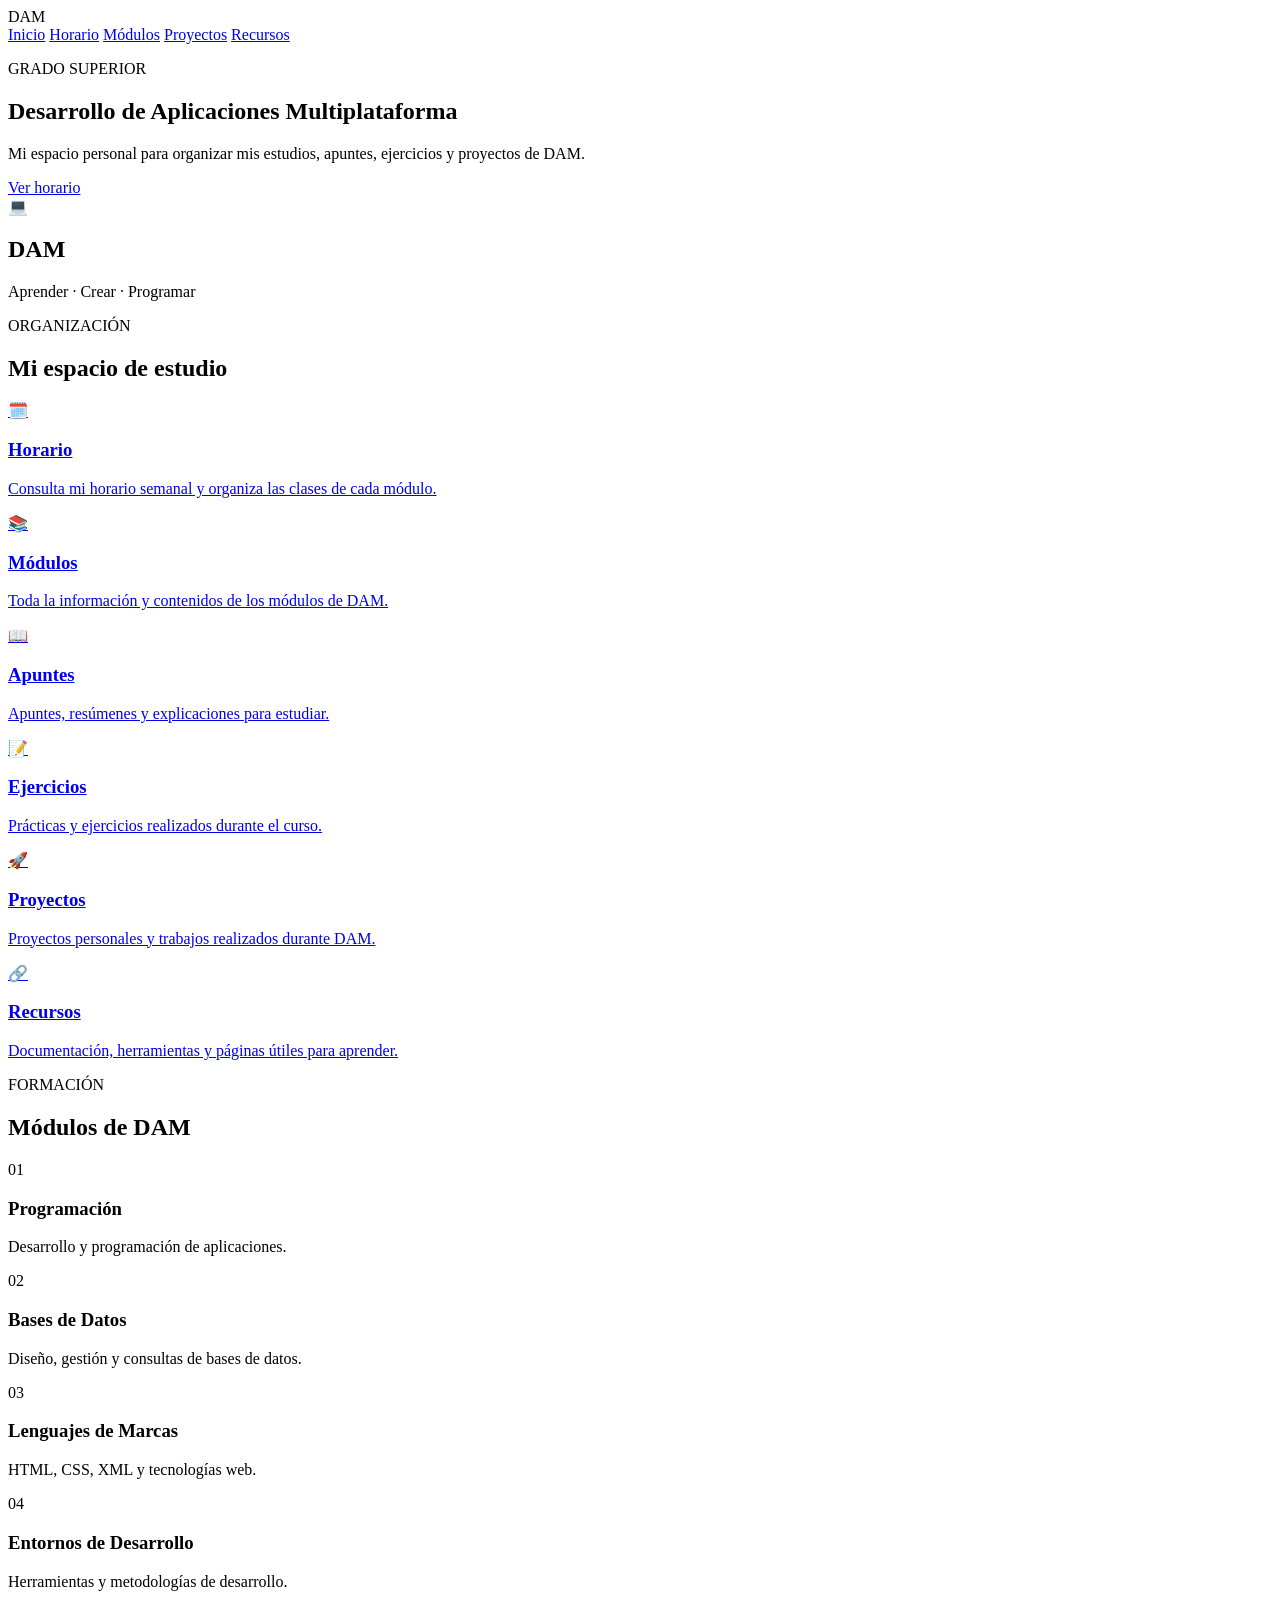
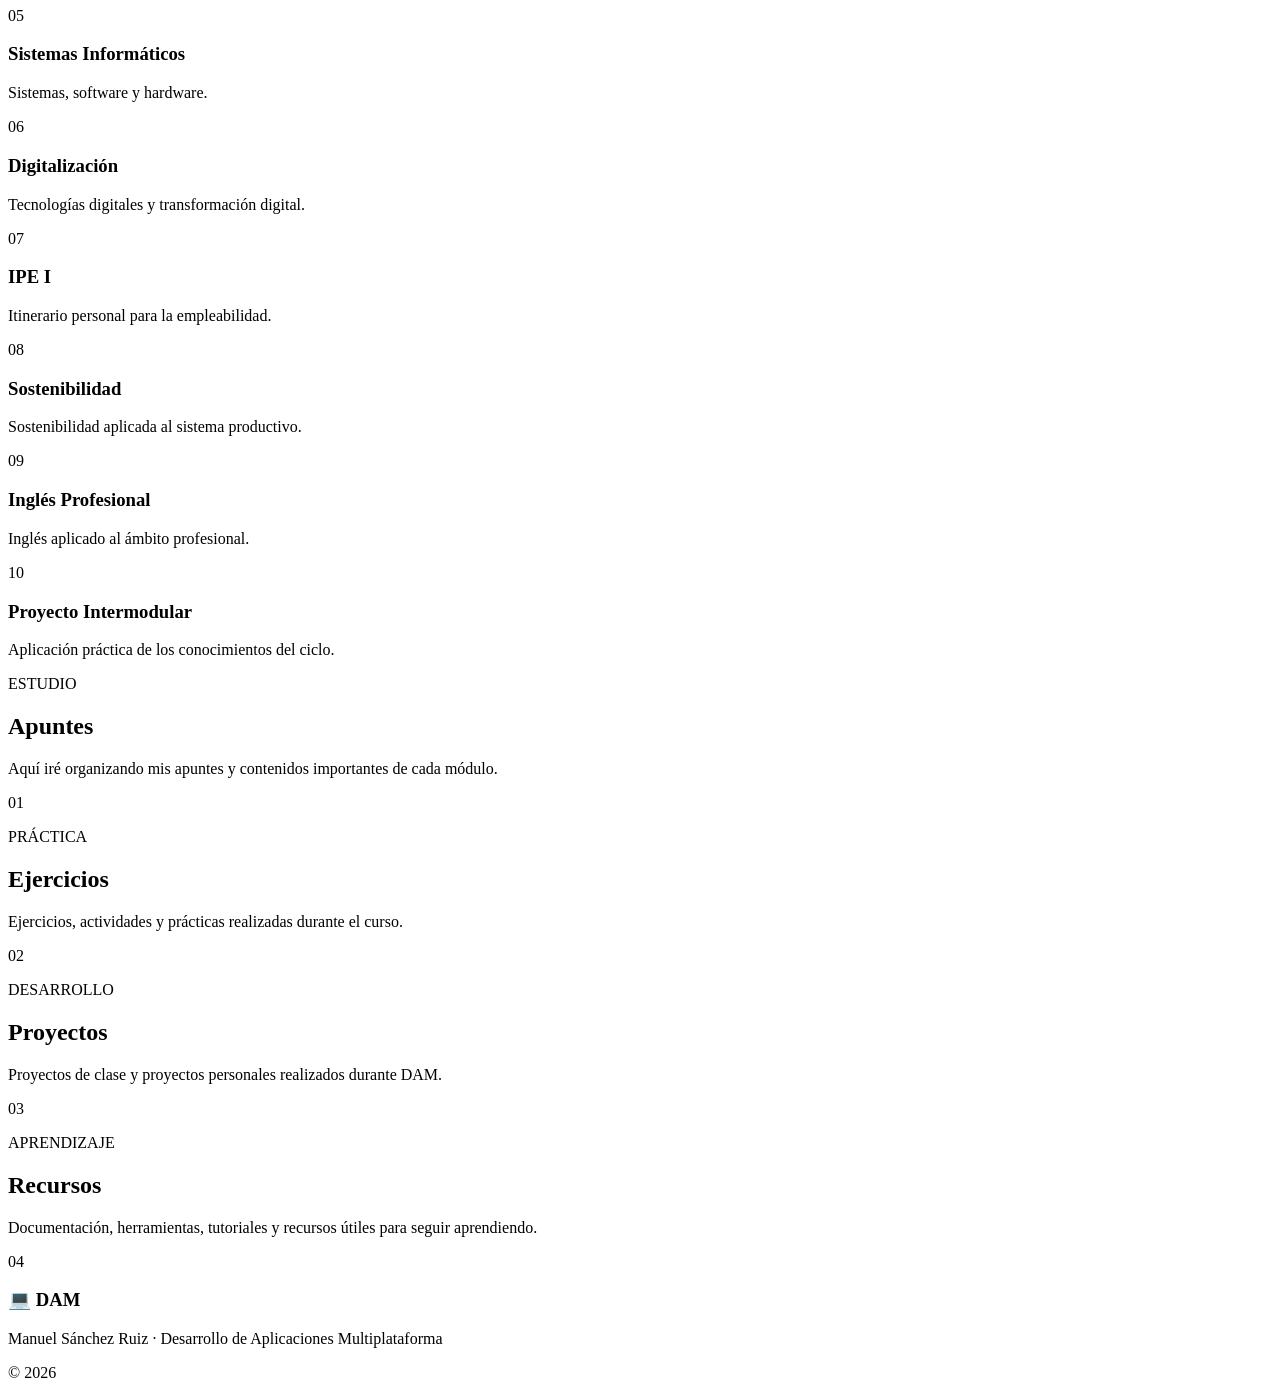
==== index.html @ 142e525a "Add initial HTML structure for the DAM project" ====
<!DOCTYPE html>
<html lang="es">
<head>
    <meta charset="UTF-8">
    <meta name="viewport" content="width=device-width, initial-scale=1.0">
    <title>DAM | Manuel Sánchez</title>
    <link rel="stylesheet" href="style.css">
</head>

<body>

    <header>
        <div class="logo">DAM</div>

        <nav>
            <a href="index.html">Inicio</a>
            <a href="horario.html">Horario</a>
            <a href="#modulos">Módulos</a>
            <a href="#proyectos">Proyectos</a>
            <a href="#recursos">Recursos</a>
        </nav>
    </header>


    <main>

        <section class="hero">
            <div class="hero-text">
                <p class="pequeno">GRADO SUPERIOR</p>

                <h1>Desarrollo de Aplicaciones Multiplataforma</h1>

                <p>
                    Mi espacio personal para organizar mis estudios,
                    apuntes, ejercicios y proyectos de DAM.
                </p>

                <a class="boton" href="horario.html">
                    Ver horario
                </a>
            </div>

            <div class="hero-card">
                <span>💻</span>
                <h2>DAM</h2>
                <p>Aprender · Crear · Programar</p>
            </div>
        </section>


        <section class="seccion">

            <div class="titulo">
                <p class="pequeno">ORGANIZACIÓN</p>
                <h2>Mi espacio de estudio</h2>
            </div>

            <div class="tarjetas">

                <a href="horario.html" class="tarjeta">
                    <div class="icono">🗓️</div>
                    <h3>Horario</h3>
                    <p>
                        Consulta mi horario semanal y organiza
                        las clases de cada módulo.
                    </p>
                </a>

                <a href="#modulos" class="tarjeta">
                    <div class="icono">📚</div>
                    <h3>Módulos</h3>
                    <p>
                        Toda la información y contenidos
                        de los módulos de DAM.
                    </p>
                </a>

                <a href="#apuntes" class="tarjeta">
                    <div class="icono">📖</div>
                    <h3>Apuntes</h3>
                    <p>
                        Apuntes, resúmenes y explicaciones
                        para estudiar.
                    </p>
                </a>

                <a href="#ejercicios" class="tarjeta">
                    <div class="icono">📝</div>
                    <h3>Ejercicios</h3>
                    <p>
                        Prácticas y ejercicios realizados
                        durante el curso.
                    </p>
                </a>

                <a href="#proyectos" class="tarjeta">
                    <div class="icono">🚀</div>
                    <h3>Proyectos</h3>
                    <p>
                        Proyectos personales y trabajos
                        realizados durante DAM.
                    </p>
                </a>

                <a href="#recursos" class="tarjeta">
                    <div class="icono">🔗</div>
                    <h3>Recursos</h3>
                    <p>
                        Documentación, herramientas y
                        páginas útiles para aprender.
                    </p>
                </a>

            </div>

        </section>


        <section id="modulos" class="seccion">

            <div class="titulo">
                <p class="pequeno">FORMACIÓN</p>
                <h2>Módulos de DAM</h2>
            </div>

            <div class="modulos">

                <div class="modulo">
                    <span>01</span>
                    <h3>Programación</h3>
                    <p>Desarrollo y programación de aplicaciones.</p>
                </div>

                <div class="modulo">
                    <span>02</span>
                    <h3>Bases de Datos</h3>
                    <p>Diseño, gestión y consultas de bases de datos.</p>
                </div>

                <div class="modulo">
                    <span>03</span>
                    <h3>Lenguajes de Marcas</h3>
                    <p>HTML, CSS, XML y tecnologías web.</p>
                </div>

                <div class="modulo">
                    <span>04</span>
                    <h3>Entornos de Desarrollo</h3>
                    <p>Herramientas y metodologías de desarrollo.</p>
                </div>

                <div class="modulo">
                    <span>05</span>
                    <h3>Sistemas Informáticos</h3>
                    <p>Sistemas, software y hardware.</p>
                </div>

                <div class="modulo">
                    <span>06</span>
                    <h3>Digitalización</h3>
                    <p>Tecnologías digitales y transformación digital.</p>
                </div>

                <div class="modulo">
                    <span>07</span>
                    <h3>IPE I</h3>
                    <p>Itinerario personal para la empleabilidad.</p>
                </div>

                <div class="modulo">
                    <span>08</span>
                    <h3>Sostenibilidad</h3>
                    <p>Sostenibilidad aplicada al sistema productivo.</p>
                </div>

                <div class="modulo">
                    <span>09</span>
                    <h3>Inglés Profesional</h3>
                    <p>Inglés aplicado al ámbito profesional.</p>
                </div>

                <div class="modulo">
                    <span>10</span>
                    <h3>Proyecto Intermodular</h3>
                    <p>Aplicación práctica de los conocimientos del ciclo.</p>
                </div>

            </div>

        </section>


        <section id="apuntes" class="bloque">

            <div>
                <p class="pequeno">ESTUDIO</p>
                <h2>Apuntes</h2>

                <p>
                    Aquí iré organizando mis apuntes y contenidos
                    importantes de cada módulo.
                </p>
            </div>

            <div class="numero">01</div>

        </section>


        <section id="ejercicios" class="bloque">

            <div>
                <p class="pequeno">PRÁCTICA</p>
                <h2>Ejercicios</h2>

                <p>
                    Ejercicios, actividades y prácticas realizadas
                    durante el curso.
                </p>
            </div>

            <div class="numero">02</div>

        </section>


        <section id="proyectos" class="bloque">

            <div>
                <p class="pequeno">DESARROLLO</p>
                <h2>Proyectos</h2>

                <p>
                    Proyectos de clase y proyectos personales
                    realizados durante DAM.
                </p>
            </div>

            <div class="numero">03</div>

        </section>


        <section id="recursos" class="bloque">

            <div>
                <p class="pequeno">APRENDIZAJE</p>
                <h2>Recursos</h2>

                <p>
                    Documentación, herramientas, tutoriales y
                    recursos útiles para seguir aprendiendo.
                </p>
            </div>

            <div class="numero">04</div>

        </section>

    </main>


    <footer>
        <h3>💻 DAM</h3>
        <p>Manuel Sánchez Ruiz · Desarrollo de Aplicaciones Multiplataforma</p>
        <p>© 2026</p>
    </footer>

</body>
</html>
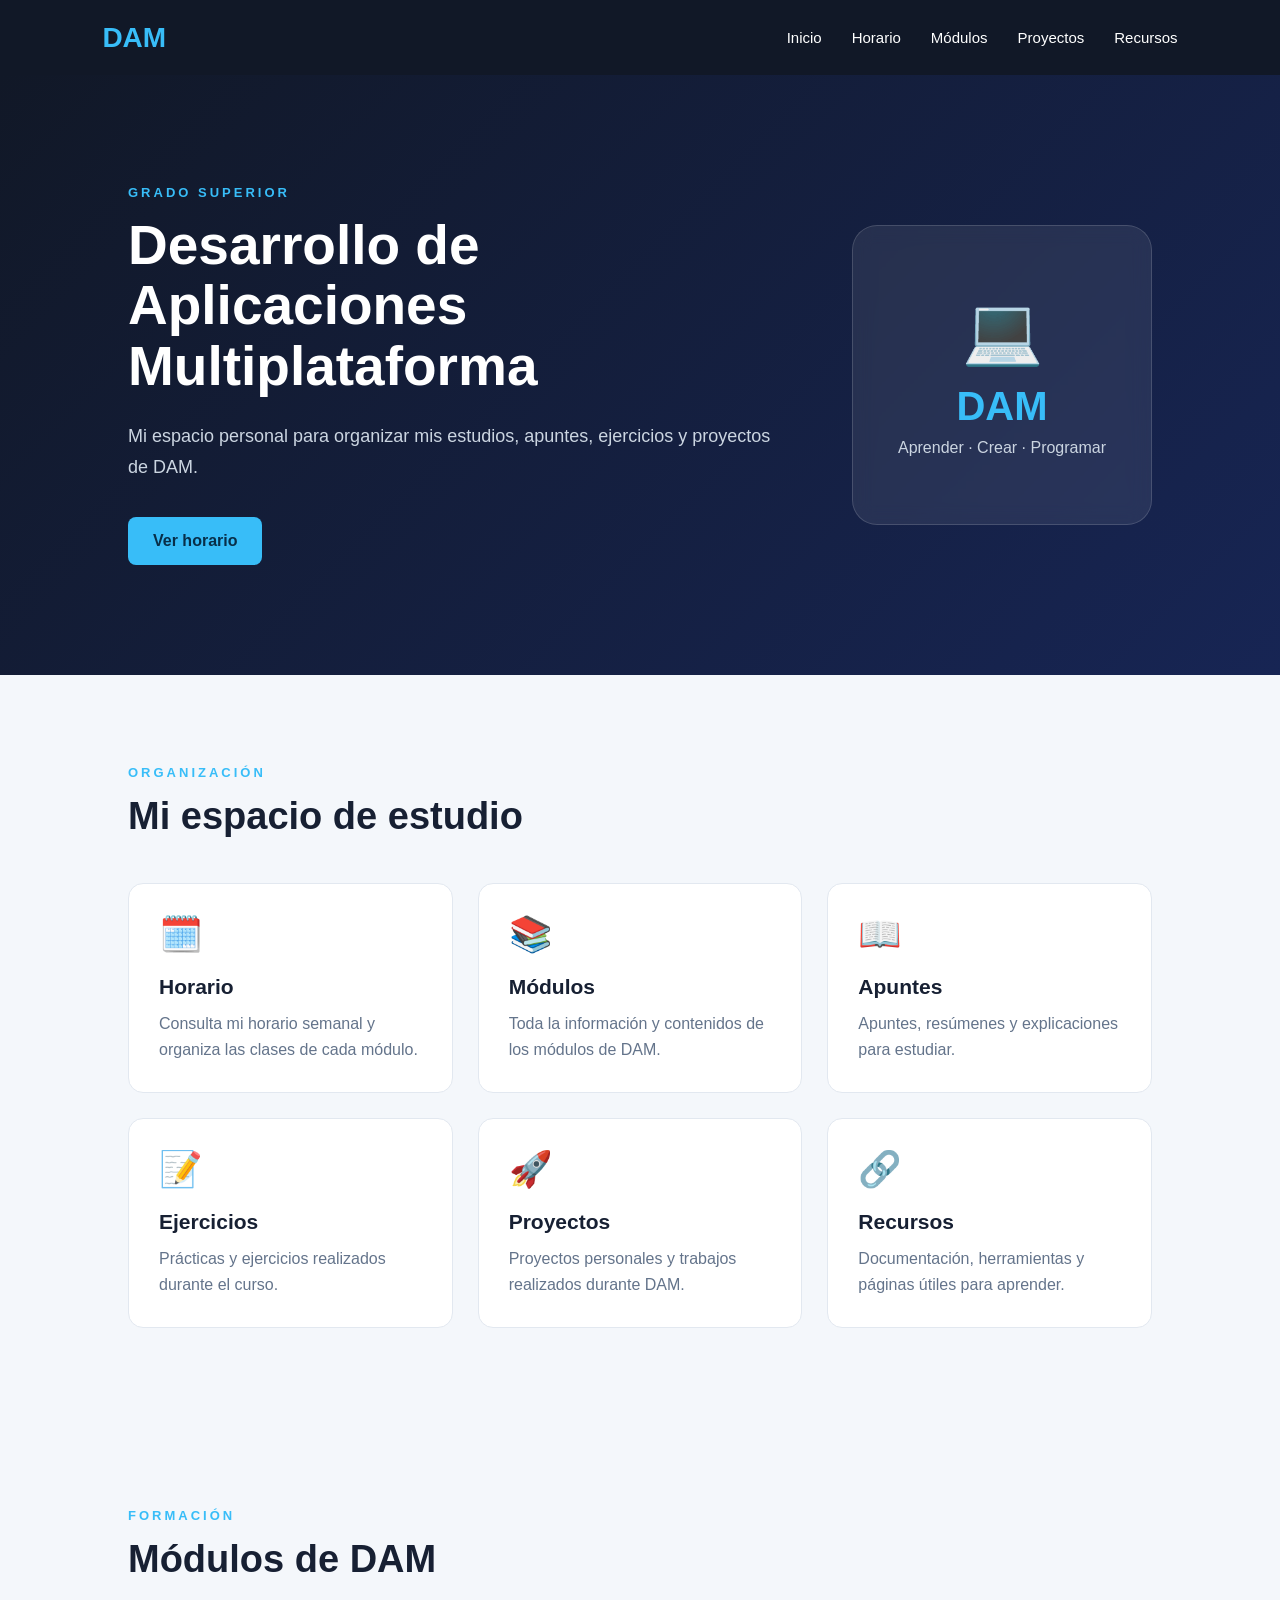
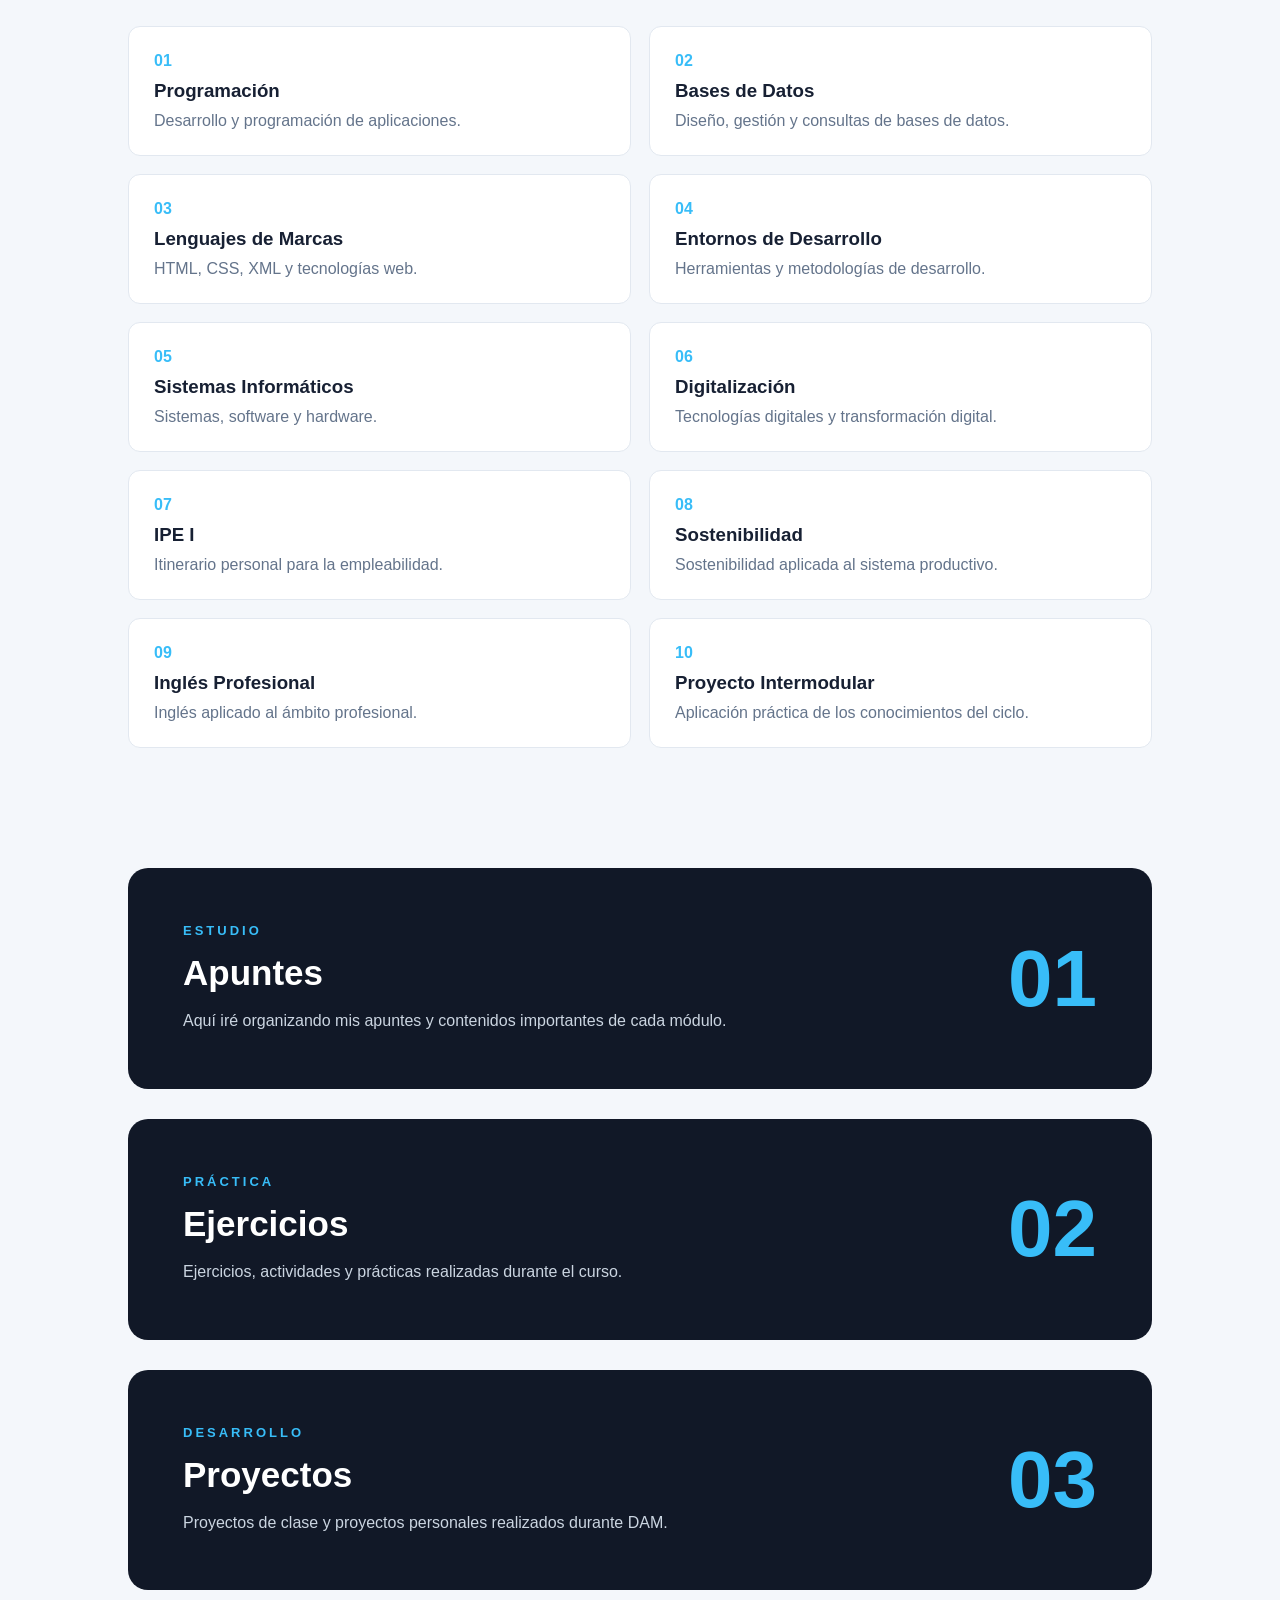
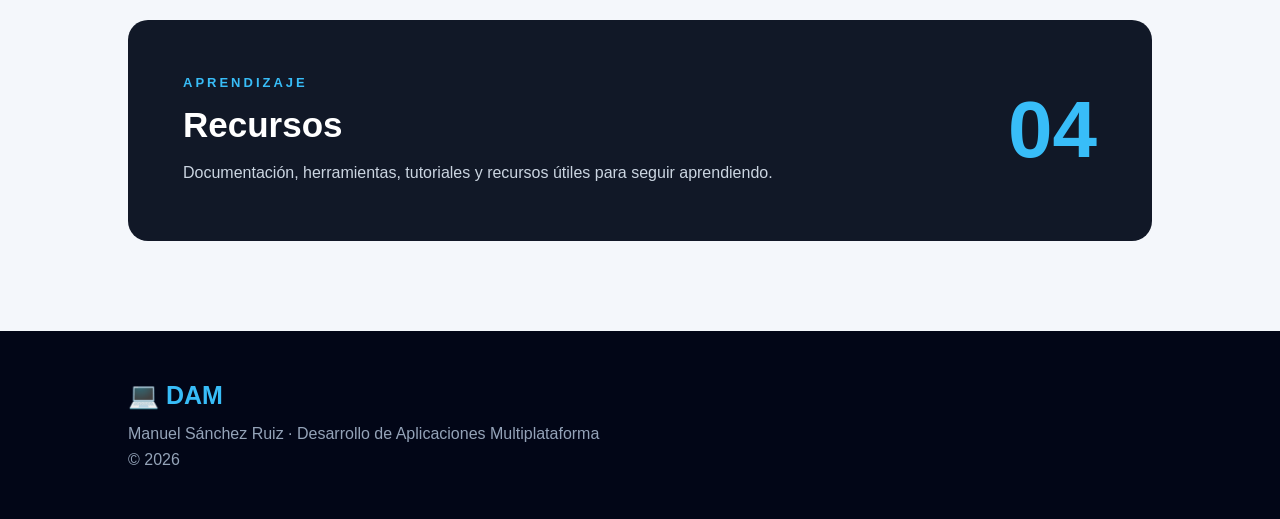
==== commit e382368e: "Rename stylesheet link from style.css to styles.css" ====
--- a/index.html
+++ b/index.html
@@ -4,7 +4,7 @@
     <meta charset="UTF-8">
     <meta name="viewport" content="width=device-width, initial-scale=1.0">
     <title>DAM | Manuel Sánchez</title>
-    <link rel="stylesheet" href="style.css">
+    <link rel="stylesheet" href="styles.css">
 </head>
 
 <body>
--- a/styles.css
+++ b/styles.css
@@ -0,0 +1,347 @@
+* {
+    margin: 0;
+    padding: 0;
+    box-sizing: border-box;
+}
+
+html {
+    scroll-behavior: smooth;
+}
+
+body {
+    font-family: Arial, sans-serif;
+    background: #f4f7fb;
+    color: #172033;
+}
+
+
+/* CABECERA */
+
+header {
+    height: 75px;
+    background: #111827;
+    display: flex;
+    align-items: center;
+    justify-content: space-between;
+    padding: 0 8%;
+    position: sticky;
+    top: 0;
+    z-index: 100;
+}
+
+.logo {
+    color: #38bdf8;
+    font-size: 28px;
+    font-weight: bold;
+}
+
+nav {
+    display: flex;
+    gap: 30px;
+}
+
+nav a {
+    color: white;
+    text-decoration: none;
+    font-size: 15px;
+    transition: 0.3s;
+}
+
+nav a:hover {
+    color: #38bdf8;
+}
+
+
+/* PORTADA */
+
+.hero {
+    min-height: 600px;
+    background: linear-gradient(135deg, #111827, #172554);
+    color: white;
+    display: flex;
+    align-items: center;
+    justify-content: space-between;
+    padding: 80px 10%;
+    gap: 60px;
+}
+
+.hero-text {
+    max-width: 650px;
+}
+
+.pequeno {
+    color: #38bdf8;
+    font-size: 13px;
+    font-weight: bold;
+    letter-spacing: 3px;
+    margin-bottom: 15px;
+}
+
+.hero h1 {
+    font-size: 55px;
+    line-height: 1.1;
+    margin-bottom: 25px;
+}
+
+.hero-text > p:not(.pequeno) {
+    color: #cbd5e1;
+    font-size: 18px;
+    line-height: 1.7;
+    margin-bottom: 35px;
+}
+
+.boton {
+    display: inline-block;
+    background: #38bdf8;
+    color: #082f49;
+    padding: 15px 25px;
+    border-radius: 8px;
+    text-decoration: none;
+    font-weight: bold;
+    transition: 0.3s;
+}
+
+.boton:hover {
+    transform: translateY(-3px);
+    background: #7dd3fc;
+}
+
+
+/* TARJETA HERO */
+
+.hero-card {
+    width: 300px;
+    height: 300px;
+    background: rgba(255, 255, 255, 0.08);
+    border: 1px solid rgba(255, 255, 255, 0.15);
+    border-radius: 25px;
+    display: flex;
+    flex-direction: column;
+    align-items: center;
+    justify-content: center;
+    text-align: center;
+    backdrop-filter: blur(10px);
+}
+
+.hero-card span {
+    font-size: 65px;
+    margin-bottom: 15px;
+}
+
+.hero-card h2 {
+    font-size: 40px;
+    color: #38bdf8;
+    margin-bottom: 10px;
+}
+
+.hero-card p {
+    color: #cbd5e1;
+}
+
+
+/* SECCIONES */
+
+.seccion {
+    padding: 90px 10%;
+}
+
+.titulo {
+    margin-bottom: 45px;
+}
+
+.titulo h2 {
+    font-size: 38px;
+}
+
+
+/* TARJETAS */
+
+.tarjetas {
+    display: grid;
+    grid-template-columns: repeat(3, 1fr);
+    gap: 25px;
+}
+
+.tarjeta {
+    background: white;
+    padding: 30px;
+    border-radius: 15px;
+    text-decoration: none;
+    color: #172033;
+    border: 1px solid #e2e8f0;
+    transition: 0.3s;
+}
+
+.tarjeta:hover {
+    transform: translateY(-7px);
+    border-color: #38bdf8;
+    box-shadow: 0 15px 35px rgba(15, 23, 42, 0.1);
+}
+
+.icono {
+    font-size: 35px;
+    margin-bottom: 20px;
+}
+
+.tarjeta h3 {
+    font-size: 21px;
+    margin-bottom: 12px;
+}
+
+.tarjeta p {
+    color: #64748b;
+    line-height: 1.6;
+}
+
+
+/* MÓDULOS */
+
+.modulos {
+    display: grid;
+    grid-template-columns: repeat(2, 1fr);
+    gap: 18px;
+}
+
+.modulo {
+    background: white;
+    border: 1px solid #e2e8f0;
+    padding: 25px;
+    border-radius: 12px;
+}
+
+.modulo span {
+    color: #38bdf8;
+    font-weight: bold;
+}
+
+.modulo h3 {
+    margin: 10px 0;
+}
+
+.modulo p {
+    color: #64748b;
+}
+
+
+/* BLOQUES */
+
+.bloque {
+    margin: 30px 10%;
+    padding: 55px;
+    border-radius: 20px;
+    background: #111827;
+    color: white;
+    display: flex;
+    align-items: center;
+    justify-content: space-between;
+}
+
+.bloque h2 {
+    font-size: 35px;
+    margin-bottom: 15px;
+}
+
+.bloque p:not(.pequeno) {
+    color: #cbd5e1;
+    max-width: 650px;
+    line-height: 1.6;
+}
+
+.numero {
+    font-size: 80px;
+    font-weight: bold;
+    color: #38bdf8;
+}
+
+
+/* FOOTER */
+
+footer {
+    margin-top: 90px;
+    padding: 50px 10%;
+    background: #020617;
+    color: white;
+}
+
+footer h3 {
+    color: #38bdf8;
+    font-size: 25px;
+    margin-bottom: 15px;
+}
+
+footer p {
+    color: #94a3b8;
+    margin-top: 8px;
+}
+
+
+/* MÓVIL */
+
+@media (max-width: 900px) {
+
+    header {
+        padding: 0 5%;
+    }
+
+    nav {
+        gap: 12px;
+    }
+
+    .hero {
+        flex-direction: column;
+        text-align: center;
+    }
+
+    .hero h1 {
+        font-size: 40px;
+    }
+
+    .tarjetas {
+        grid-template-columns: 1fr;
+    }
+
+    .modulos {
+        grid-template-columns: 1fr;
+    }
+
+    .hero-card {
+        width: 250px;
+        height: 250px;
+    }
+}
+
+@media (max-width: 600px) {
+
+    header {
+        height: auto;
+        padding: 20px;
+        flex-direction: column;
+        gap: 15px;
+    }
+
+    nav {
+        flex-wrap: wrap;
+        justify-content: center;
+    }
+
+    .hero {
+        padding: 60px 7%;
+    }
+
+    .hero h1 {
+        font-size: 34px;
+    }
+
+    .seccion {
+        padding: 60px 7%;
+    }
+
+    .bloque {
+        margin: 20px 7%;
+        padding: 35px;
+    }
+
+    .numero {
+        display: none;
+    }
+}
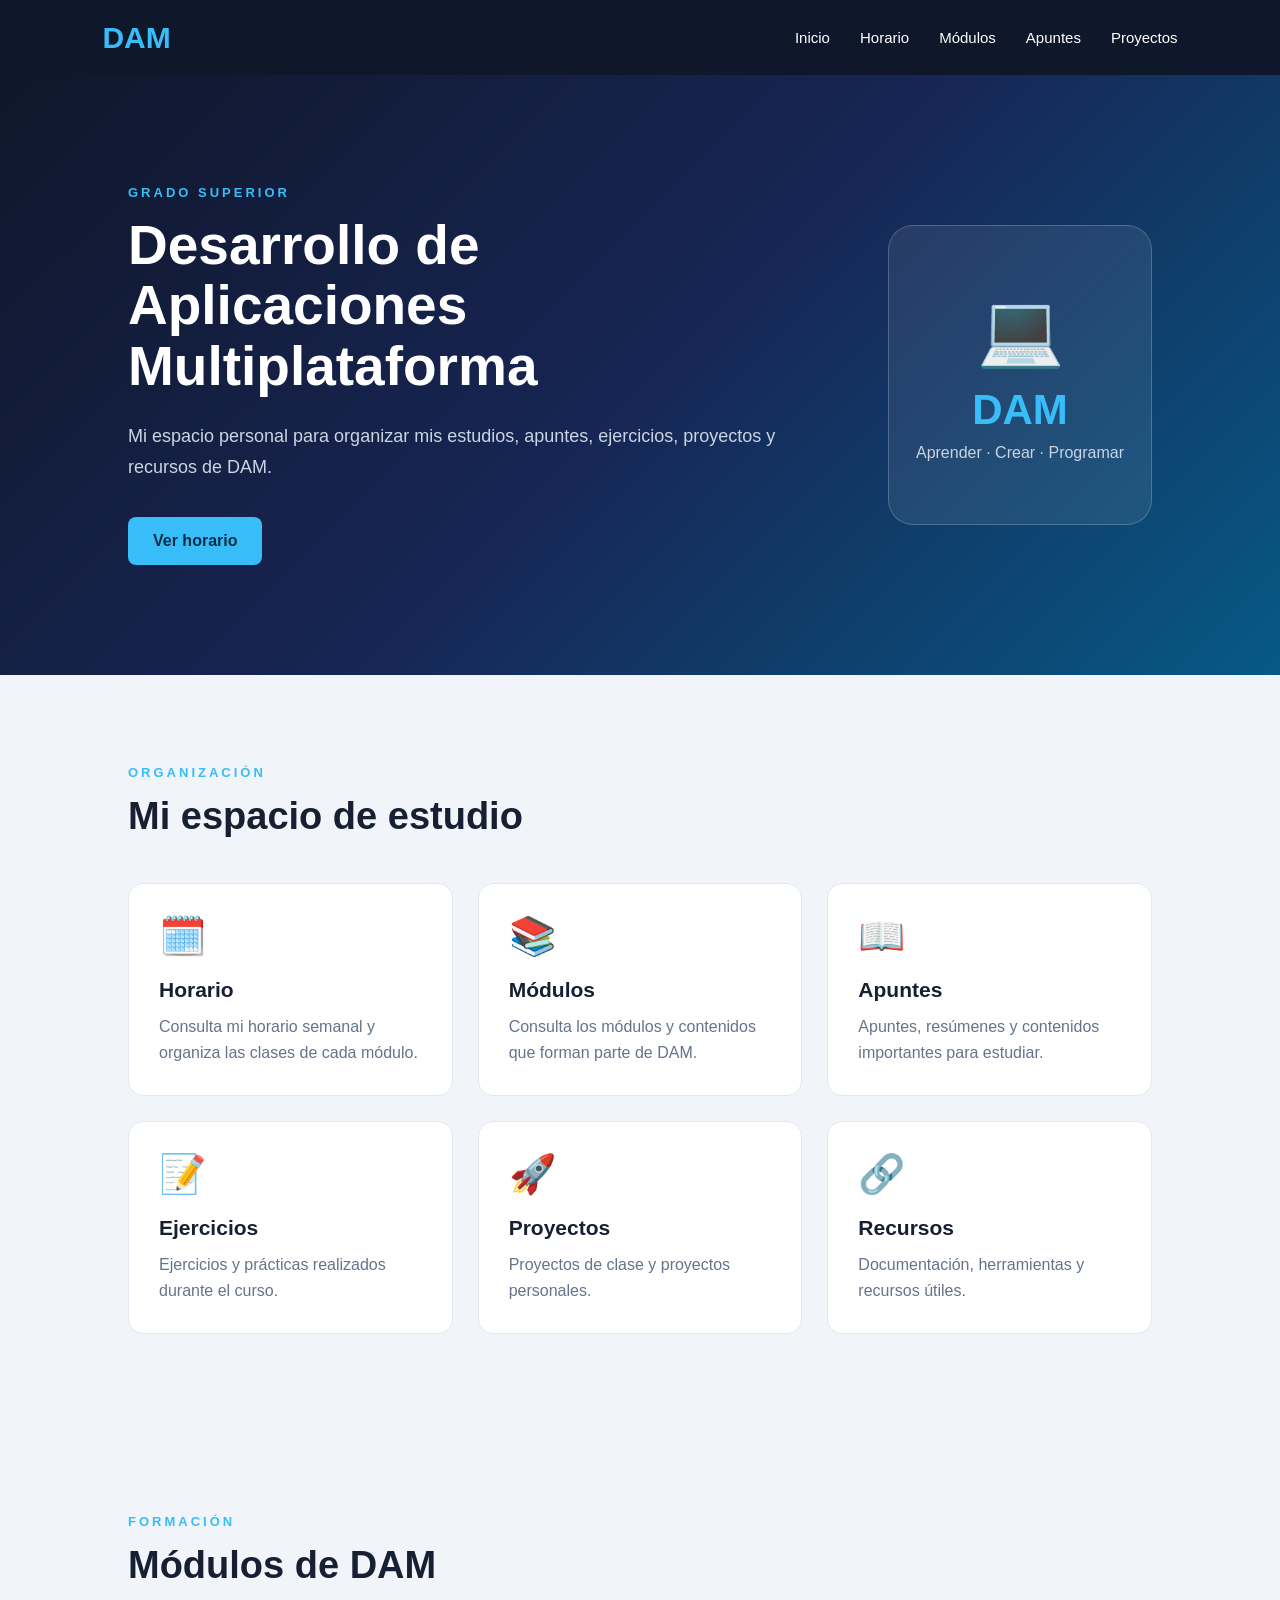
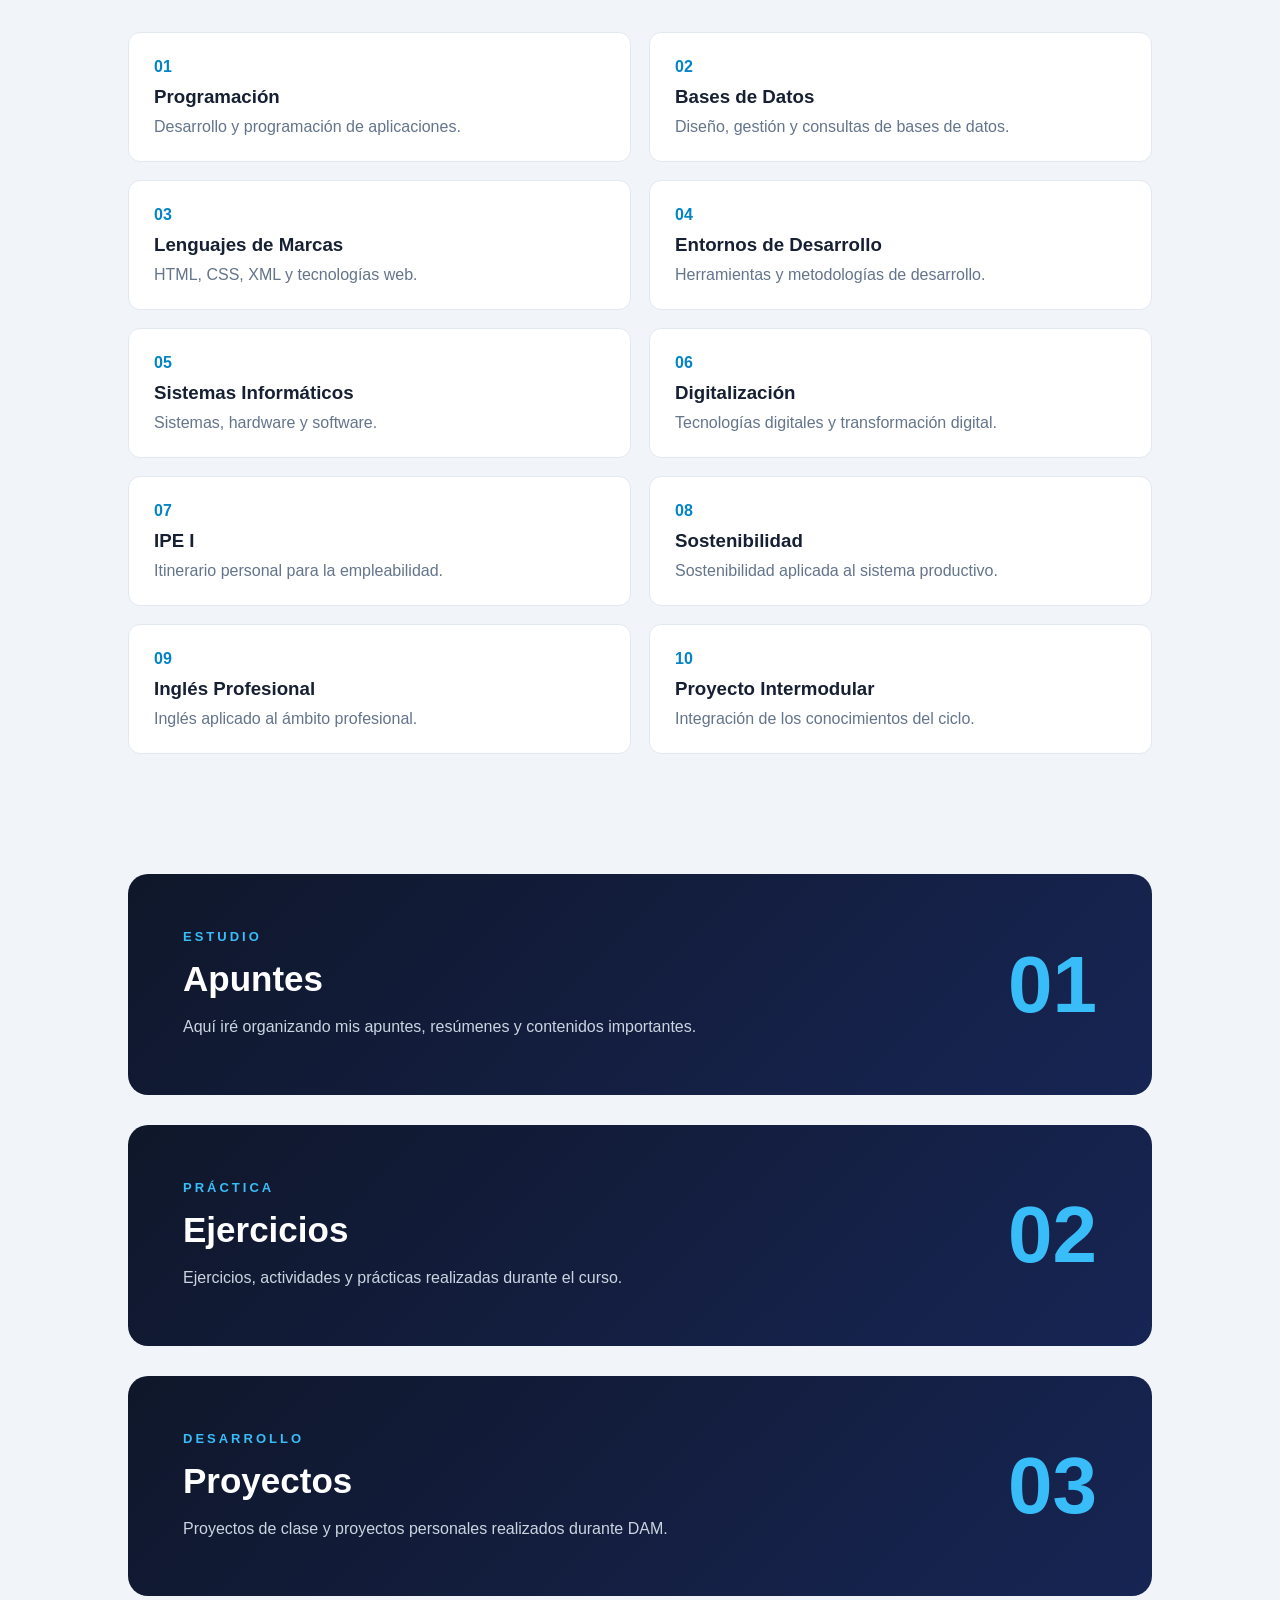
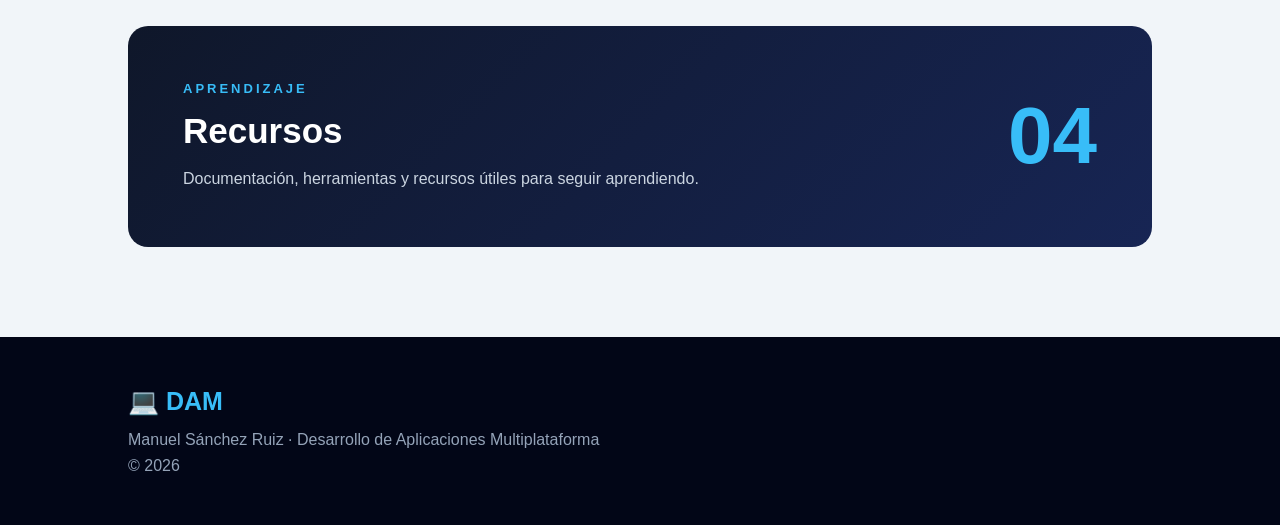
==== commit cfcb1523: "Revise index.html structure and content Updated the layout and content of the index.html file, inclu" ====
--- a/index.html
+++ b/index.html
@@ -1,270 +1,974 @@
 <!DOCTYPE html>
 <html lang="es">
+
 <head>
     <meta charset="UTF-8">
     <meta name="viewport" content="width=device-width, initial-scale=1.0">
+
     <title>DAM | Manuel Sánchez</title>
-    <link rel="stylesheet" href="styles.css">
+
+    <style>
+
+        * {
+            margin: 0;
+            padding: 0;
+            box-sizing: border-box;
+        }
+
+        html {
+            scroll-behavior: smooth;
+        }
+
+        body {
+            font-family: Arial, Helvetica, sans-serif;
+            background-color: #f1f5f9;
+            color: #172033;
+        }
+
+
+        /* =========================
+           CABECERA
+        ========================= */
+
+        header {
+            background-color: #0f172a;
+            height: 75px;
+            padding: 0 8%;
+
+            display: flex;
+            align-items: center;
+            justify-content: space-between;
+
+            position: sticky;
+            top: 0;
+            z-index: 100;
+        }
+
+        .logo {
+            color: #38bdf8;
+            font-size: 30px;
+            font-weight: bold;
+        }
+
+        nav {
+            display: flex;
+            gap: 30px;
+        }
+
+        nav a {
+            color: white;
+            text-decoration: none;
+            font-size: 15px;
+            transition: 0.3s;
+        }
+
+        nav a:hover {
+            color: #38bdf8;
+        }
+
+
+        /* =========================
+           PORTADA
+        ========================= */
+
+        .hero {
+            min-height: 600px;
+
+            background: linear-gradient(
+                135deg,
+                #0f172a,
+                #172554,
+                #075985
+            );
+
+            color: white;
+
+            display: flex;
+            align-items: center;
+            justify-content: space-between;
+
+            padding: 80px 10%;
+            gap: 60px;
+        }
+
+        .hero-text {
+            max-width: 700px;
+        }
+
+        .pequeno {
+            color: #38bdf8;
+            font-size: 13px;
+            font-weight: bold;
+            letter-spacing: 3px;
+            margin-bottom: 15px;
+        }
+
+        .hero h1 {
+            font-size: 55px;
+            line-height: 1.1;
+            margin-bottom: 25px;
+        }
+
+        .hero-text > p:not(.pequeno) {
+            color: #cbd5e1;
+            font-size: 18px;
+            line-height: 1.7;
+            margin-bottom: 35px;
+        }
+
+
+        /* =========================
+           BOTÓN
+        ========================= */
+
+        .boton {
+            display: inline-block;
+
+            background-color: #38bdf8;
+            color: #082f49;
+
+            padding: 15px 25px;
+
+            border-radius: 8px;
+
+            text-decoration: none;
+            font-weight: bold;
+
+            transition: 0.3s;
+        }
+
+        .boton:hover {
+            background-color: #7dd3fc;
+            transform: translateY(-3px);
+        }
+
+
+        /* =========================
+           TARJETA DE PORTADA
+        ========================= */
+
+        .hero-card {
+            width: 300px;
+            height: 300px;
+
+            background-color: rgba(255, 255, 255, 0.08);
+
+            border: 1px solid rgba(255, 255, 255, 0.2);
+
+            border-radius: 25px;
+
+            display: flex;
+            flex-direction: column;
+
+            align-items: center;
+            justify-content: center;
+
+            text-align: center;
+        }
+
+        .hero-card .icono-grande {
+            font-size: 70px;
+            margin-bottom: 15px;
+        }
+
+        .hero-card h2 {
+            font-size: 42px;
+            color: #38bdf8;
+            margin-bottom: 10px;
+        }
+
+        .hero-card p {
+            color: #cbd5e1;
+        }
+
+
+        /* =========================
+           SECCIONES
+        ========================= */
+
+        .seccion {
+            padding: 90px 10%;
+        }
+
+        .titulo {
+            margin-bottom: 45px;
+        }
+
+        .titulo h2 {
+            font-size: 38px;
+        }
+
+
+        /* =========================
+           TARJETAS
+        ========================= */
+
+        .tarjetas {
+            display: grid;
+
+            grid-template-columns: repeat(3, 1fr);
+
+            gap: 25px;
+        }
+
+        .tarjeta {
+            background-color: white;
+
+            padding: 30px;
+
+            border-radius: 15px;
+
+            text-decoration: none;
+            color: #172033;
+
+            border: 1px solid #e2e8f0;
+
+            transition: 0.3s;
+        }
+
+        .tarjeta:hover {
+            transform: translateY(-7px);
+
+            border-color: #38bdf8;
+
+            box-shadow: 0 15px 35px rgba(15, 23, 42, 0.15);
+        }
+
+        .tarjeta .icono {
+            font-size: 38px;
+            margin-bottom: 20px;
+        }
+
+        .tarjeta h3 {
+            font-size: 21px;
+            margin-bottom: 12px;
+        }
+
+        .tarjeta p {
+            color: #64748b;
+            line-height: 1.6;
+        }
+
+
+        /* =========================
+           MÓDULOS
+        ========================= */
+
+        .modulos {
+            display: grid;
+
+            grid-template-columns: repeat(2, 1fr);
+
+            gap: 18px;
+        }
+
+        .modulo {
+            background-color: white;
+
+            border: 1px solid #e2e8f0;
+
+            padding: 25px;
+
+            border-radius: 12px;
+
+            transition: 0.3s;
+        }
+
+        .modulo:hover {
+            border-color: #38bdf8;
+            transform: translateY(-3px);
+        }
+
+        .modulo span {
+            color: #0284c7;
+            font-weight: bold;
+        }
+
+        .modulo h3 {
+            margin: 10px 0;
+        }
+
+        .modulo p {
+            color: #64748b;
+        }
+
+
+        /* =========================
+           BLOQUES
+        ========================= */
+
+        .bloque {
+            margin: 30px 10%;
+
+            padding: 55px;
+
+            border-radius: 20px;
+
+            background: linear-gradient(
+                135deg,
+                #0f172a,
+                #172554
+            );
+
+            color: white;
+
+            display: flex;
+            align-items: center;
+            justify-content: space-between;
+        }
+
+        .bloque h2 {
+            font-size: 35px;
+            margin-bottom: 15px;
+        }
+
+        .bloque p:not(.pequeno) {
+            color: #cbd5e1;
+            max-width: 650px;
+            line-height: 1.6;
+        }
+
+        .numero {
+            font-size: 80px;
+            font-weight: bold;
+            color: #38bdf8;
+        }
+
+
+        /* =========================
+           FOOTER
+        ========================= */
+
+        footer {
+            margin-top: 90px;
+
+            padding: 50px 10%;
+
+            background-color: #020617;
+
+            color: white;
+        }
+
+        footer h3 {
+            color: #38bdf8;
+
+            font-size: 25px;
+
+            margin-bottom: 15px;
+        }
+
+        footer p {
+            color: #94a3b8;
+
+            margin-top: 8px;
+        }
+
+
+        /* =========================
+           MÓVILES
+        ========================= */
+
+        @media (max-width: 900px) {
+
+            header {
+                padding: 20px;
+                height: auto;
+
+                flex-direction: column;
+                gap: 15px;
+            }
+
+            nav {
+                gap: 15px;
+                flex-wrap: wrap;
+                justify-content: center;
+            }
+
+            .hero {
+                flex-direction: column;
+                text-align: center;
+            }
+
+            .hero h1 {
+                font-size: 40px;
+            }
+
+            .tarjetas {
+                grid-template-columns: 1fr;
+            }
+
+            .modulos {
+                grid-template-columns: 1fr;
+            }
+
+        }
+
+
+        @media (max-width: 600px) {
+
+            .hero {
+                padding: 60px 7%;
+            }
+
+            .hero h1 {
+                font-size: 34px;
+            }
+
+            .hero-card {
+                width: 240px;
+                height: 240px;
+            }
+
+            .seccion {
+                padding: 60px 7%;
+            }
+
+            .bloque {
+                margin: 20px 7%;
+                padding: 35px;
+            }
+
+            .numero {
+                display: none;
+            }
+
+        }
+
+    </style>
+
 </head>
 
+
 <body>
 
+
+    <!-- CABECERA -->
+
     <header>
-        <div class="logo">DAM</div>
+
+        <div class="logo">
+            DAM
+        </div>
 
         <nav>
-            <a href="index.html">Inicio</a>
-            <a href="horario.html">Horario</a>
-            <a href="#modulos">Módulos</a>
-            <a href="#proyectos">Proyectos</a>
-            <a href="#recursos">Recursos</a>
+
+            <a href="index.html">
+                Inicio
+            </a>
+
+            <a href="horario.html">
+                Horario
+            </a>
+
+            <a href="#modulos">
+                Módulos
+            </a>
+
+            <a href="#apuntes">
+                Apuntes
+            </a>
+
+            <a href="#proyectos">
+                Proyectos
+            </a>
+
         </nav>
+
     </header>
 
 
-    <main>
-
-        <section class="hero">
-            <div class="hero-text">
-                <p class="pequeno">GRADO SUPERIOR</p>
-
-                <h1>Desarrollo de Aplicaciones Multiplataforma</h1>
-
-                <p>
-                    Mi espacio personal para organizar mis estudios,
-                    apuntes, ejercicios y proyectos de DAM.
-                </p>
-
-                <a class="boton" href="horario.html">
-                    Ver horario
-                </a>
-            </div>
-
-            <div class="hero-card">
-                <span>💻</span>
-                <h2>DAM</h2>
-                <p>Aprender · Crear · Programar</p>
-            </div>
-        </section>
-
-
-        <section class="seccion">
-
-            <div class="titulo">
-                <p class="pequeno">ORGANIZACIÓN</p>
-                <h2>Mi espacio de estudio</h2>
-            </div>
-
-            <div class="tarjetas">
-
-                <a href="horario.html" class="tarjeta">
-                    <div class="icono">🗓️</div>
-                    <h3>Horario</h3>
-                    <p>
-                        Consulta mi horario semanal y organiza
-                        las clases de cada módulo.
-                    </p>
-                </a>
-
-                <a href="#modulos" class="tarjeta">
-                    <div class="icono">📚</div>
-                    <h3>Módulos</h3>
-                    <p>
-                        Toda la información y contenidos
-                        de los módulos de DAM.
-                    </p>
-                </a>
-
-                <a href="#apuntes" class="tarjeta">
-                    <div class="icono">📖</div>
-                    <h3>Apuntes</h3>
-                    <p>
-                        Apuntes, resúmenes y explicaciones
-                        para estudiar.
-                    </p>
-                </a>
-
-                <a href="#ejercicios" class="tarjeta">
-                    <div class="icono">📝</div>
-                    <h3>Ejercicios</h3>
-                    <p>
-                        Prácticas y ejercicios realizados
-                        durante el curso.
-                    </p>
-                </a>
-
-                <a href="#proyectos" class="tarjeta">
-                    <div class="icono">🚀</div>
-                    <h3>Proyectos</h3>
-                    <p>
-                        Proyectos personales y trabajos
-                        realizados durante DAM.
-                    </p>
-                </a>
-
-                <a href="#recursos" class="tarjeta">
-                    <div class="icono">🔗</div>
-                    <h3>Recursos</h3>
-                    <p>
-                        Documentación, herramientas y
-                        páginas útiles para aprender.
-                    </p>
-                </a>
-
-            </div>
-
-        </section>
-
-
-        <section id="modulos" class="seccion">
-
-            <div class="titulo">
-                <p class="pequeno">FORMACIÓN</p>
-                <h2>Módulos de DAM</h2>
-            </div>
-
-            <div class="modulos">
-
-                <div class="modulo">
-                    <span>01</span>
-                    <h3>Programación</h3>
-                    <p>Desarrollo y programación de aplicaciones.</p>
+
+    <!-- PORTADA -->
+
+    <section class="hero">
+
+        <div class="hero-text">
+
+            <p class="pequeno">
+                GRADO SUPERIOR
+            </p>
+
+            <h1>
+                Desarrollo de Aplicaciones Multiplataforma
+            </h1>
+
+            <p>
+                Mi espacio personal para organizar mis estudios,
+                apuntes, ejercicios, proyectos y recursos de DAM.
+            </p>
+
+            <a class="boton" href="horario.html">
+                Ver horario
+            </a>
+
+        </div>
+
+
+        <div class="hero-card">
+
+            <div class="icono-grande">
+                💻
+            </div>
+
+            <h2>
+                DAM
+            </h2>
+
+            <p>
+                Aprender · Crear · Programar
+            </p>
+
+        </div>
+
+    </section>
+
+
+
+    <!-- ORGANIZACIÓN -->
+
+    <section class="seccion">
+
+        <div class="titulo">
+
+            <p class="pequeno">
+                ORGANIZACIÓN
+            </p>
+
+            <h2>
+                Mi espacio de estudio
+            </h2>
+
+        </div>
+
+
+        <div class="tarjetas">
+
+
+            <a href="horario.html" class="tarjeta">
+
+                <div class="icono">
+                    🗓️
                 </div>
 
-                <div class="modulo">
-                    <span>02</span>
-                    <h3>Bases de Datos</h3>
-                    <p>Diseño, gestión y consultas de bases de datos.</p>
+                <h3>
+                    Horario
+                </h3>
+
+                <p>
+                    Consulta mi horario semanal y organiza
+                    las clases de cada módulo.
+                </p>
+
+            </a>
+
+
+            <a href="#modulos" class="tarjeta">
+
+                <div class="icono">
+                    📚
                 </div>
 
-                <div class="modulo">
-                    <span>03</span>
-                    <h3>Lenguajes de Marcas</h3>
-                    <p>HTML, CSS, XML y tecnologías web.</p>
+                <h3>
+                    Módulos
+                </h3>
+
+                <p>
+                    Consulta los módulos y contenidos
+                    que forman parte de DAM.
+                </p>
+
+            </a>
+
+
+            <a href="#apuntes" class="tarjeta">
+
+                <div class="icono">
+                    📖
                 </div>
 
-                <div class="modulo">
-                    <span>04</span>
-                    <h3>Entornos de Desarrollo</h3>
-                    <p>Herramientas y metodologías de desarrollo.</p>
+                <h3>
+                    Apuntes
+                </h3>
+
+                <p>
+                    Apuntes, resúmenes y contenidos
+                    importantes para estudiar.
+                </p>
+
+            </a>
+
+
+            <a href="#ejercicios" class="tarjeta">
+
+                <div class="icono">
+                    📝
                 </div>
 
-                <div class="modulo">
-                    <span>05</span>
-                    <h3>Sistemas Informáticos</h3>
-                    <p>Sistemas, software y hardware.</p>
+                <h3>
+                    Ejercicios
+                </h3>
+
+                <p>
+                    Ejercicios y prácticas realizados
+                    durante el curso.
+                </p>
+
+            </a>
+
+
+            <a href="#proyectos" class="tarjeta">
+
+                <div class="icono">
+                    🚀
                 </div>
 
-                <div class="modulo">
-                    <span>06</span>
-                    <h3>Digitalización</h3>
-                    <p>Tecnologías digitales y transformación digital.</p>
+                <h3>
+                    Proyectos
+                </h3>
+
+                <p>
+                    Proyectos de clase y proyectos
+                    personales.
+                </p>
+
+            </a>
+
+
+            <a href="#recursos" class="tarjeta">
+
+                <div class="icono">
+                    🔗
                 </div>
 
-                <div class="modulo">
-                    <span>07</span>
-                    <h3>IPE I</h3>
-                    <p>Itinerario personal para la empleabilidad.</p>
-                </div>
-
-                <div class="modulo">
-                    <span>08</span>
-                    <h3>Sostenibilidad</h3>
-                    <p>Sostenibilidad aplicada al sistema productivo.</p>
-                </div>
-
-                <div class="modulo">
-                    <span>09</span>
-                    <h3>Inglés Profesional</h3>
-                    <p>Inglés aplicado al ámbito profesional.</p>
-                </div>
-
-                <div class="modulo">
-                    <span>10</span>
-                    <h3>Proyecto Intermodular</h3>
-                    <p>Aplicación práctica de los conocimientos del ciclo.</p>
-                </div>
-
-            </div>
-
-        </section>
-
-
-        <section id="apuntes" class="bloque">
-
-            <div>
-                <p class="pequeno">ESTUDIO</p>
-                <h2>Apuntes</h2>
-
-                <p>
-                    Aquí iré organizando mis apuntes y contenidos
-                    importantes de cada módulo.
-                </p>
-            </div>
-
-            <div class="numero">01</div>
-
-        </section>
-
-
-        <section id="ejercicios" class="bloque">
-
-            <div>
-                <p class="pequeno">PRÁCTICA</p>
-                <h2>Ejercicios</h2>
-
-                <p>
-                    Ejercicios, actividades y prácticas realizadas
-                    durante el curso.
-                </p>
-            </div>
-
-            <div class="numero">02</div>
-
-        </section>
-
-
-        <section id="proyectos" class="bloque">
-
-            <div>
-                <p class="pequeno">DESARROLLO</p>
-                <h2>Proyectos</h2>
-
-                <p>
-                    Proyectos de clase y proyectos personales
-                    realizados durante DAM.
-                </p>
-            </div>
-
-            <div class="numero">03</div>
-
-        </section>
-
-
-        <section id="recursos" class="bloque">
-
-            <div>
-                <p class="pequeno">APRENDIZAJE</p>
-                <h2>Recursos</h2>
-
-                <p>
-                    Documentación, herramientas, tutoriales y
-                    recursos útiles para seguir aprendiendo.
-                </p>
-            </div>
-
-            <div class="numero">04</div>
-
-        </section>
-
-    </main>
-
+                <h3>
+                    Recursos
+                </h3>
+
+                <p>
+                    Documentación, herramientas y
+                    recursos útiles.
+                </p>
+
+            </a>
+
+
+        </div>
+
+    </section>
+
+
+
+    <!-- MÓDULOS -->
+
+    <section id="modulos" class="seccion">
+
+        <div class="titulo">
+
+            <p class="pequeno">
+                FORMACIÓN
+            </p>
+
+            <h2>
+                Módulos de DAM
+            </h2>
+
+        </div>
+
+
+        <div class="modulos">
+
+
+            <div class="modulo">
+
+                <span>01</span>
+
+                <h3>
+                    Programación
+                </h3>
+
+                <p>
+                    Desarrollo y programación de aplicaciones.
+                </p>
+
+            </div>
+
+
+            <div class="modulo">
+
+                <span>02</span>
+
+                <h3>
+                    Bases de Datos
+                </h3>
+
+                <p>
+                    Diseño, gestión y consultas de bases de datos.
+                </p>
+
+            </div>
+
+
+            <div class="modulo">
+
+                <span>03</span>
+
+                <h3>
+                    Lenguajes de Marcas
+                </h3>
+
+                <p>
+                    HTML, CSS, XML y tecnologías web.
+                </p>
+
+            </div>
+
+
+            <div class="modulo">
+
+                <span>04</span>
+
+                <h3>
+                    Entornos de Desarrollo
+                </h3>
+
+                <p>
+                    Herramientas y metodologías de desarrollo.
+                </p>
+
+            </div>
+
+
+            <div class="modulo">
+
+                <span>05</span>
+
+                <h3>
+                    Sistemas Informáticos
+                </h3>
+
+                <p>
+                    Sistemas, hardware y software.
+                </p>
+
+            </div>
+
+
+            <div class="modulo">
+
+                <span>06</span>
+
+                <h3>
+                    Digitalización
+                </h3>
+
+                <p>
+                    Tecnologías digitales y transformación digital.
+                </p>
+
+            </div>
+
+
+            <div class="modulo">
+
+                <span>07</span>
+
+                <h3>
+                    IPE I
+                </h3>
+
+                <p>
+                    Itinerario personal para la empleabilidad.
+                </p>
+
+            </div>
+
+
+            <div class="modulo">
+
+                <span>08</span>
+
+                <h3>
+                    Sostenibilidad
+                </h3>
+
+                <p>
+                    Sostenibilidad aplicada al sistema productivo.
+                </p>
+
+            </div>
+
+
+            <div class="modulo">
+
+                <span>09</span>
+
+                <h3>
+                    Inglés Profesional
+                </h3>
+
+                <p>
+                    Inglés aplicado al ámbito profesional.
+                </p>
+
+            </div>
+
+
+            <div class="modulo">
+
+                <span>10</span>
+
+                <h3>
+                    Proyecto Intermodular
+                </h3>
+
+                <p>
+                    Integración de los conocimientos del ciclo.
+                </p>
+
+            </div>
+
+
+        </div>
+
+    </section>
+
+
+
+    <!-- APUNTES -->
+
+    <section id="apuntes" class="bloque">
+
+        <div>
+
+            <p class="pequeno">
+                ESTUDIO
+            </p>
+
+            <h2>
+                Apuntes
+            </h2>
+
+            <p>
+                Aquí iré organizando mis apuntes,
+                resúmenes y contenidos importantes.
+            </p>
+
+        </div>
+
+        <div class="numero">
+            01
+        </div>
+
+    </section>
+
+
+
+    <!-- EJERCICIOS -->
+
+    <section id="ejercicios" class="bloque">
+
+        <div>
+
+            <p class="pequeno">
+                PRÁCTICA
+            </p>
+
+            <h2>
+                Ejercicios
+            </h2>
+
+            <p>
+                Ejercicios, actividades y prácticas
+                realizadas durante el curso.
+            </p>
+
+        </div>
+
+        <div class="numero">
+            02
+        </div>
+
+    </section>
+
+
+
+    <!-- PROYECTOS -->
+
+    <section id="proyectos" class="bloque">
+
+        <div>
+
+            <p class="pequeno">
+                DESARROLLO
+            </p>
+
+            <h2>
+                Proyectos
+            </h2>
+
+            <p>
+                Proyectos de clase y proyectos personales
+                realizados durante DAM.
+            </p>
+
+        </div>
+
+        <div class="numero">
+            03
+        </div>
+
+    </section>
+
+
+
+    <!-- RECURSOS -->
+
+    <section id="recursos" class="bloque">
+
+        <div>
+
+            <p class="pequeno">
+                APRENDIZAJE
+            </p>
+
+            <h2>
+                Recursos
+            </h2>
+
+            <p>
+                Documentación, herramientas y recursos
+                útiles para seguir aprendiendo.
+            </p>
+
+        </div>
+
+        <div class="numero">
+            04
+        </div>
+
+    </section>
+
+
+
+    <!-- FOOTER -->
 
     <footer>
-        <h3>💻 DAM</h3>
-        <p>Manuel Sánchez Ruiz · Desarrollo de Aplicaciones Multiplataforma</p>
-        <p>© 2026</p>
+
+        <h3>
+            💻 DAM
+        </h3>
+
+        <p>
+            Manuel Sánchez Ruiz · Desarrollo de Aplicaciones Multiplataforma
+        </p>
+
+        <p>
+            © 2026
+        </p>
+
     </footer>
 
+
 </body>
+
 </html>
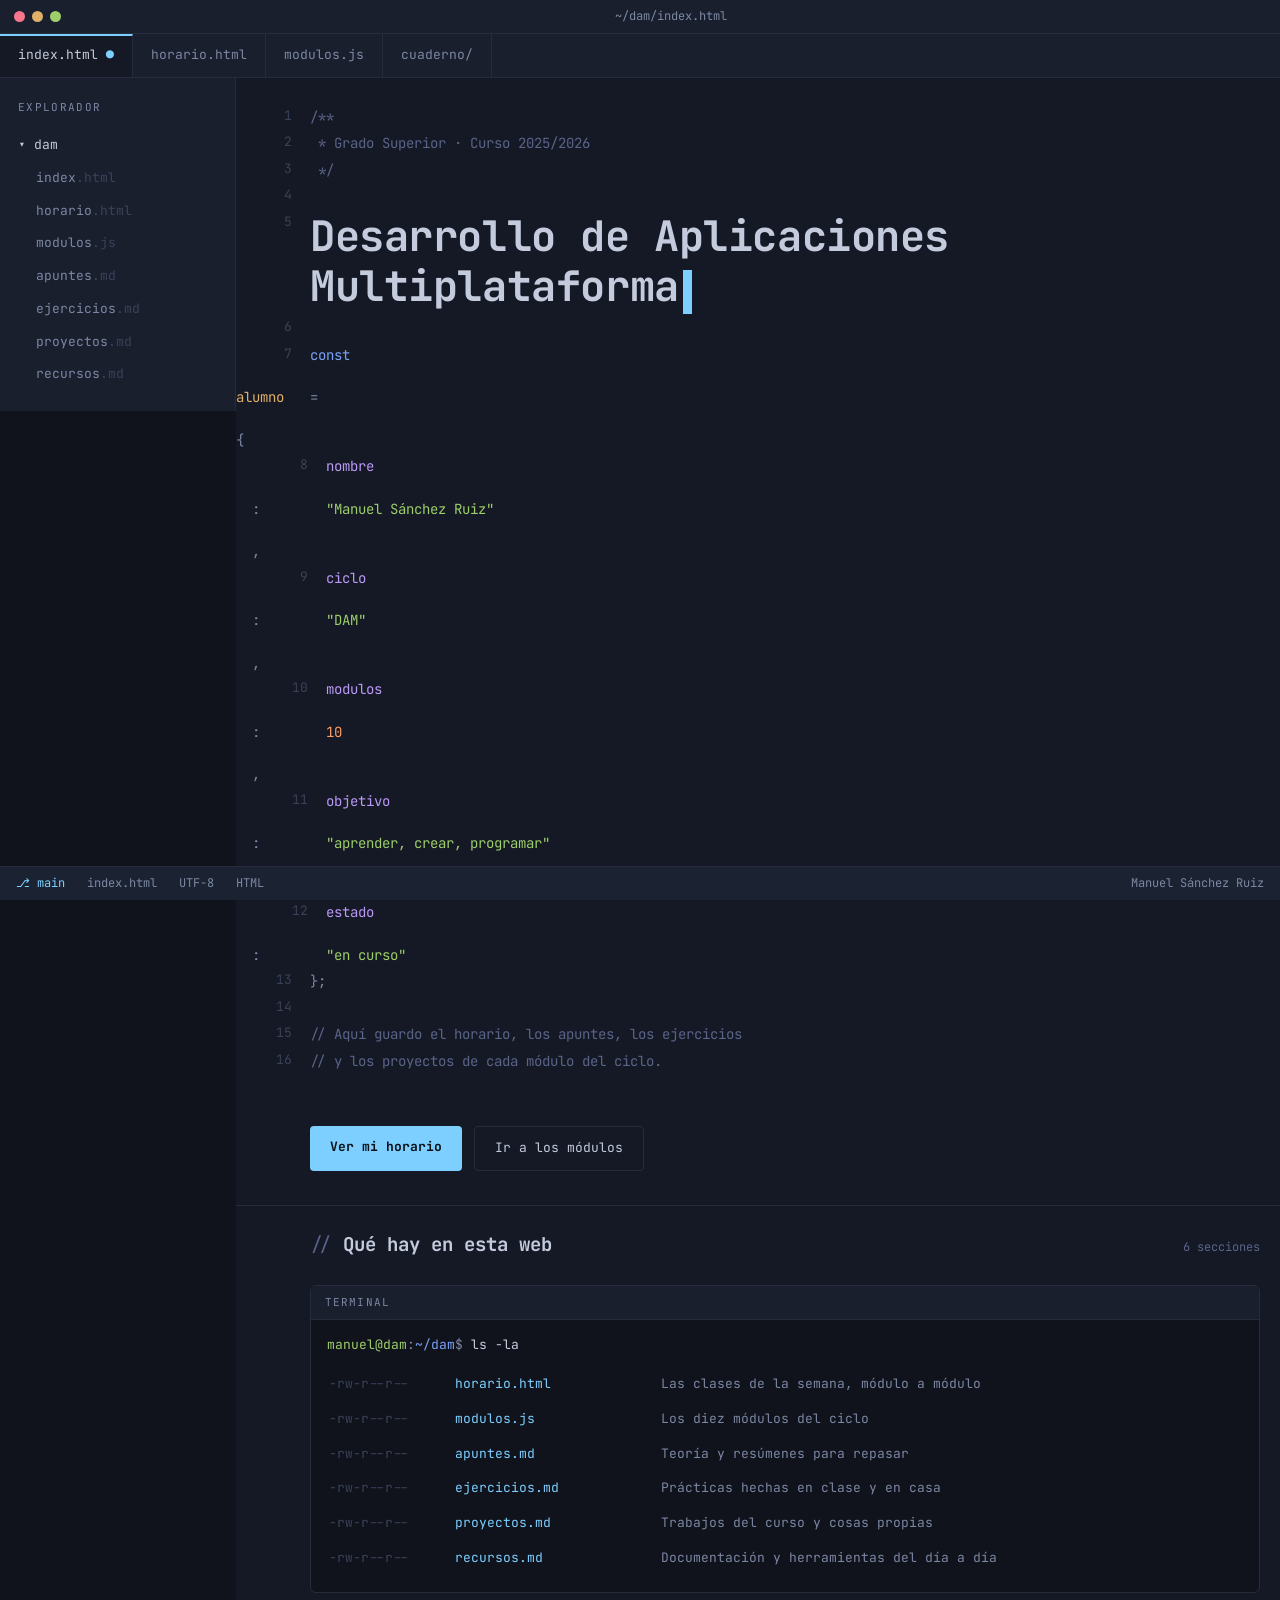
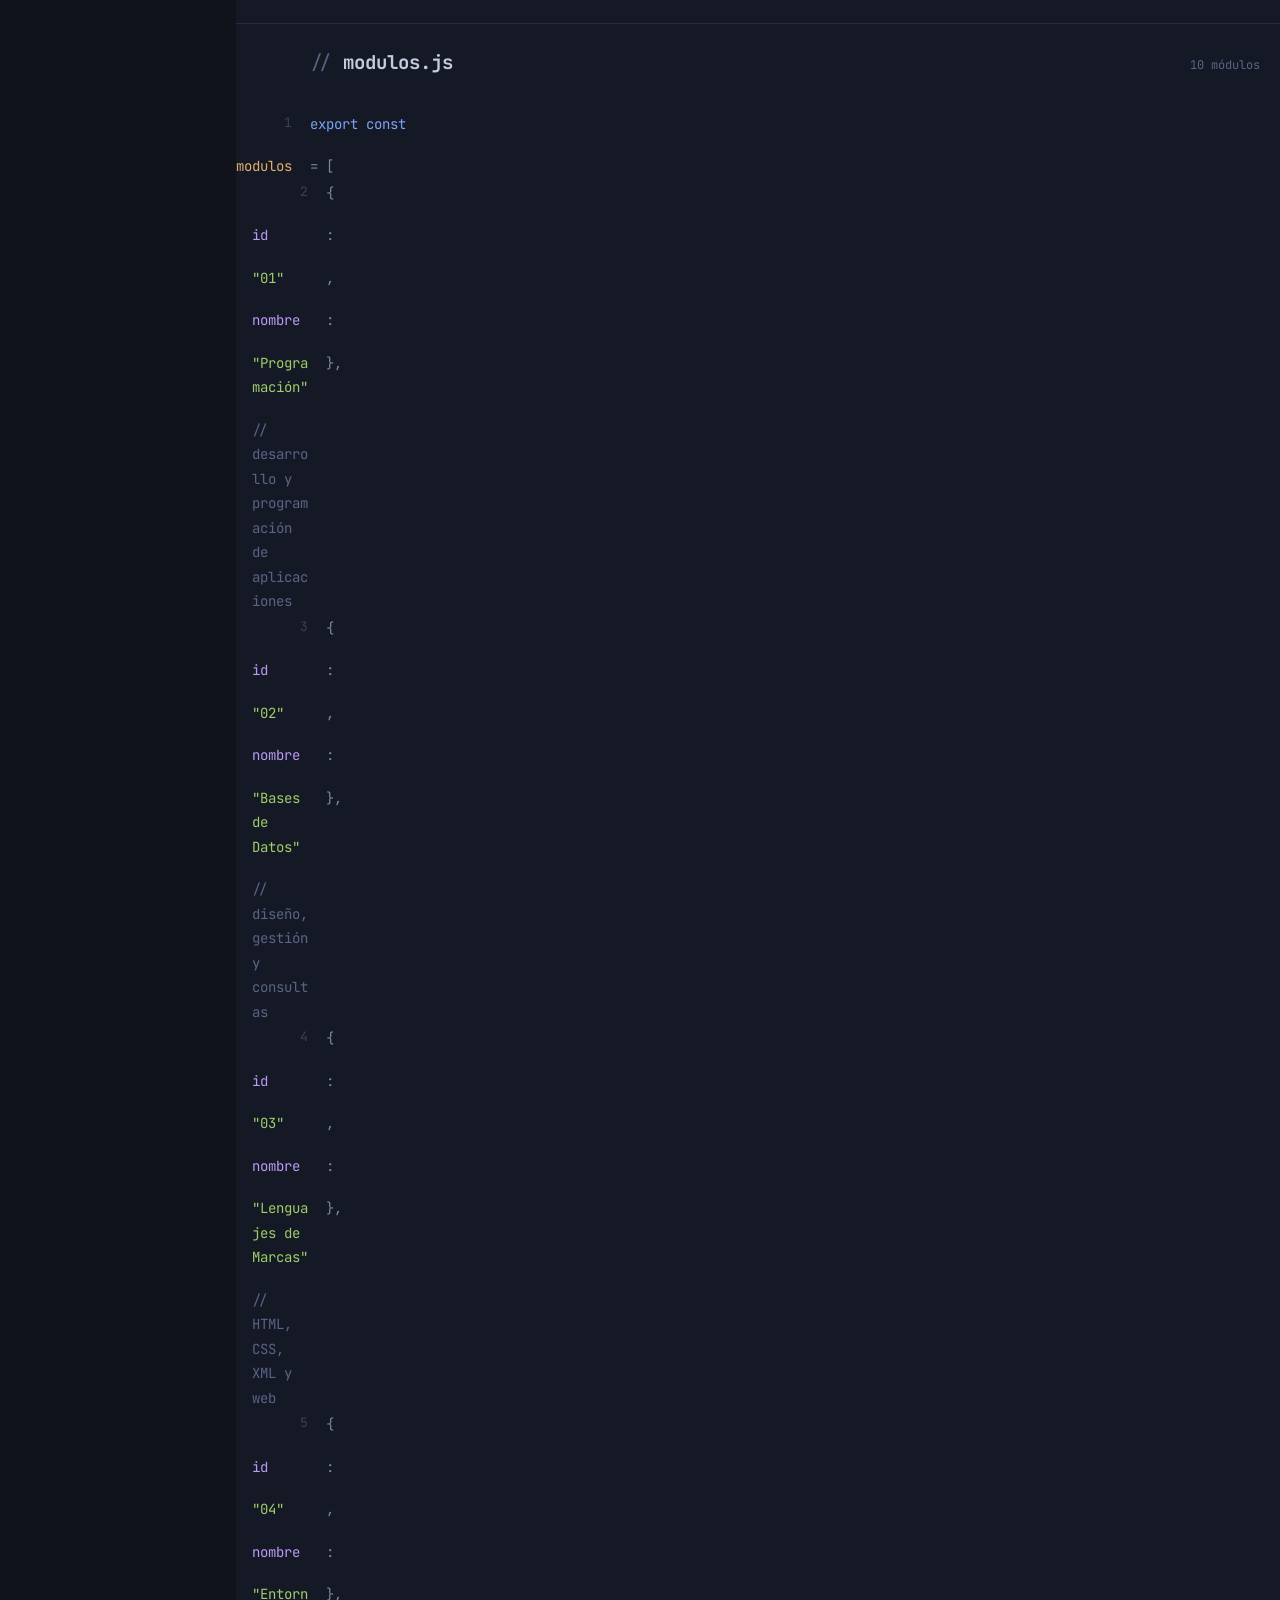
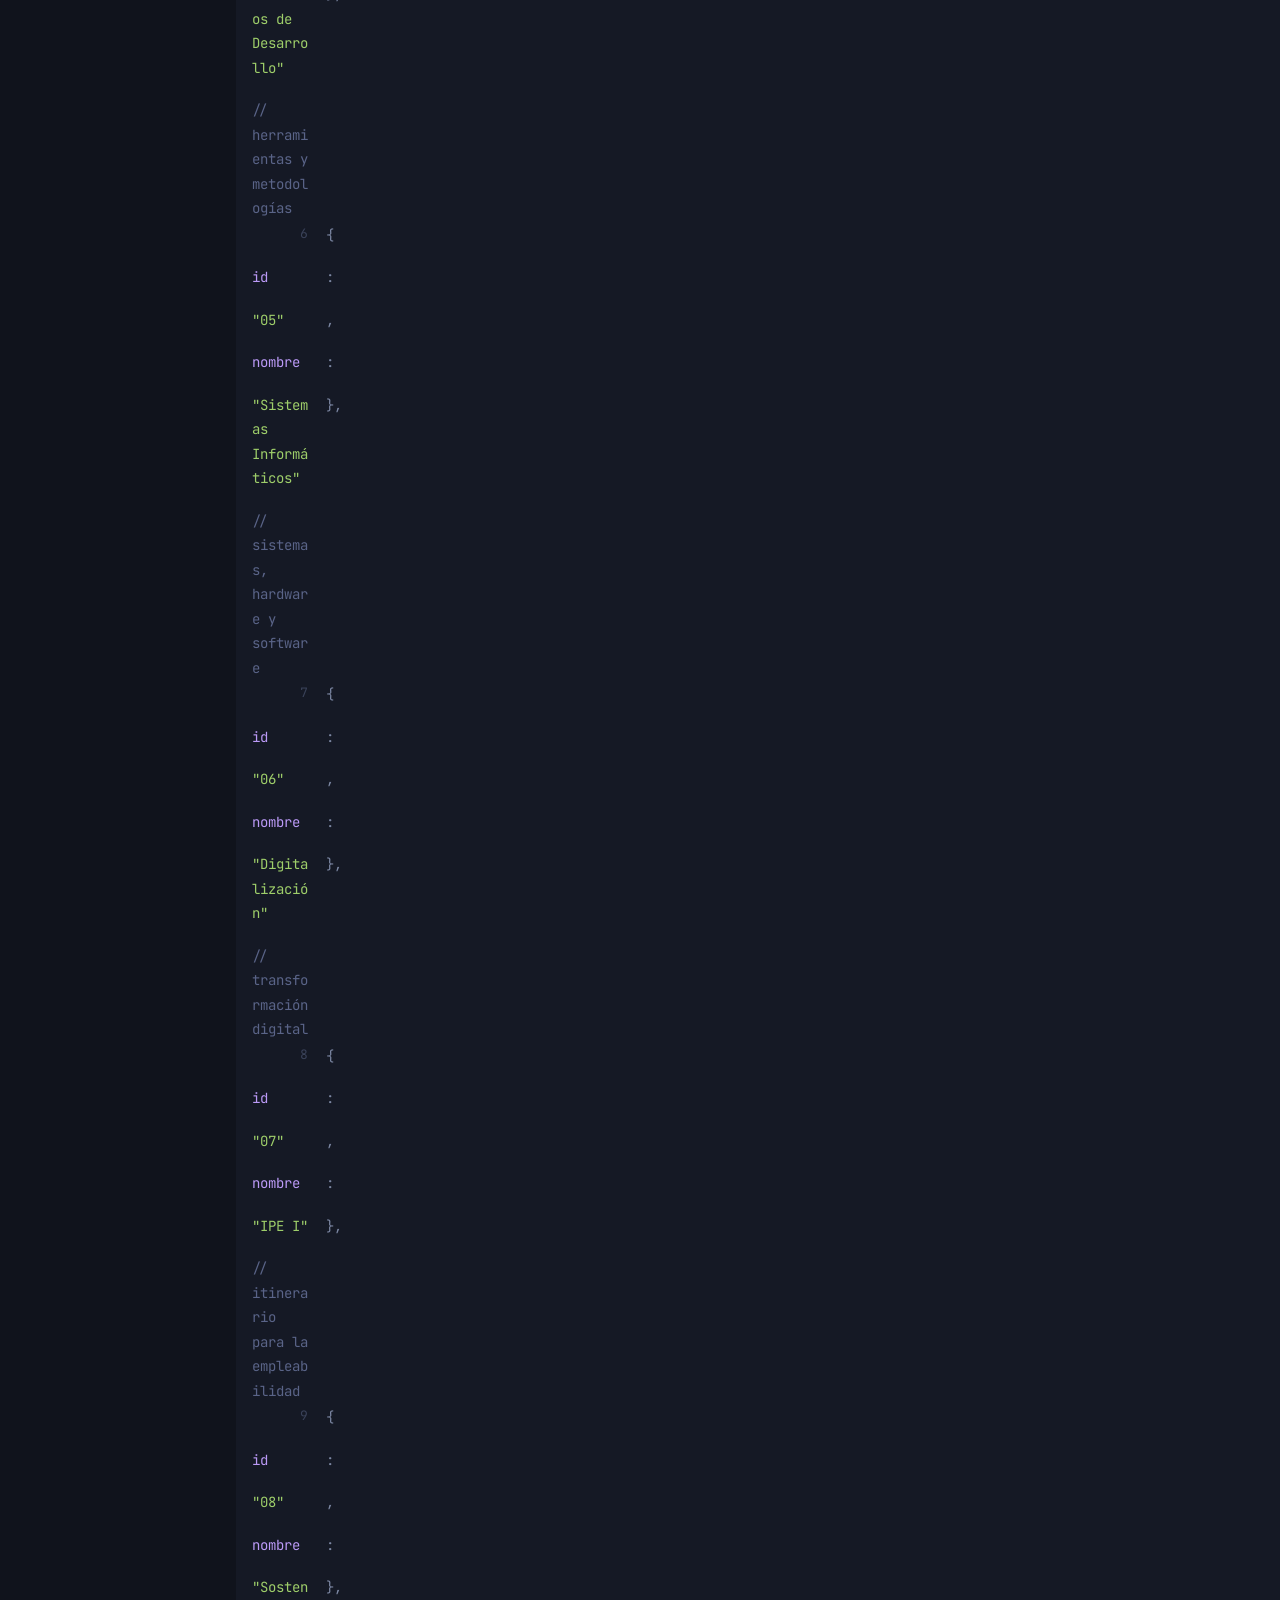
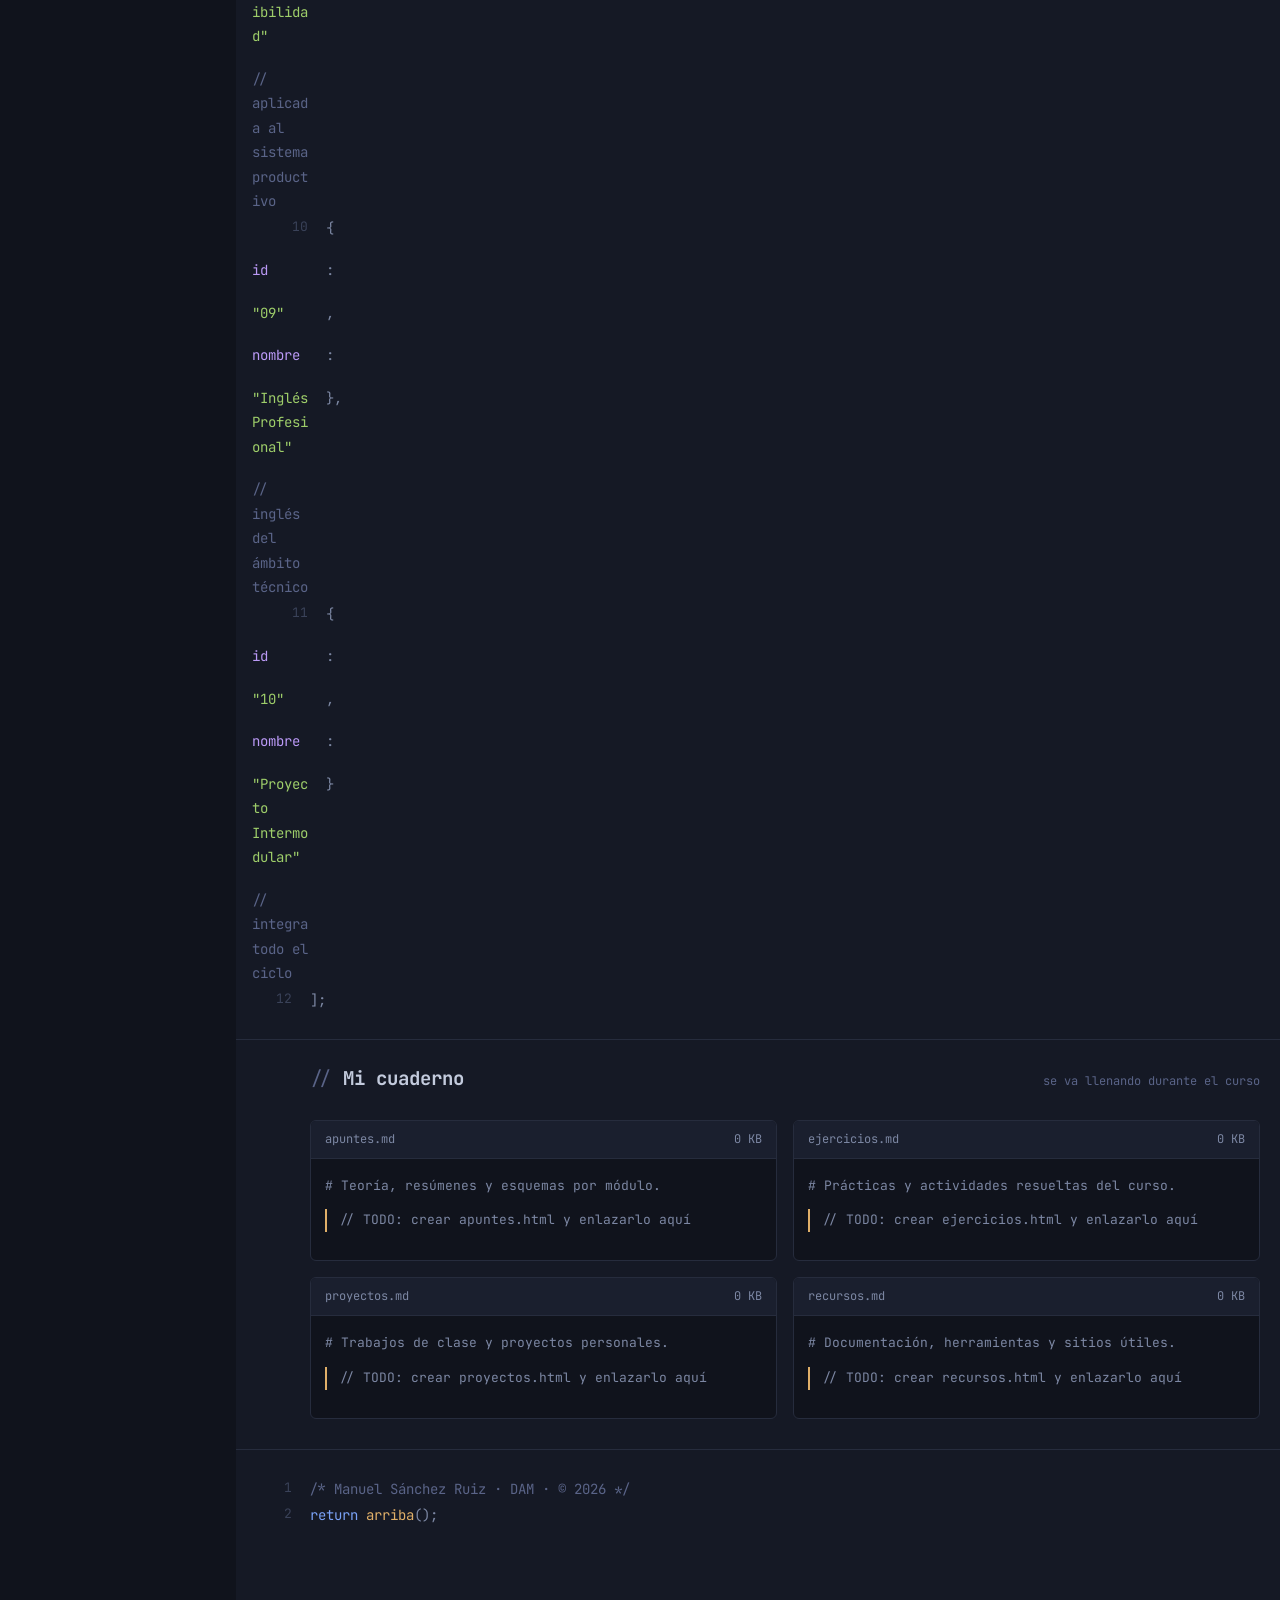
==== commit b68b7fa6: "Update print statement to 'Goodbye World'" ====
--- a/index.html
+++ b/index.html
@@ -4,435 +4,580 @@
 <head>
     <meta charset="UTF-8">
     <meta name="viewport" content="width=device-width, initial-scale=1.0">
-
-    <title>DAM | Manuel Sánchez</title>
+    <meta name="description" content="Espacio personal de estudio del ciclo de Desarrollo de Aplicaciones Multiplataforma.">
+
+    <title>index.html — dam — Manuel Sánchez</title>
+
+    <link rel="preconnect" href="https://fonts.googleapis.com">
+    <link rel="preconnect" href="https://fonts.gstatic.com" crossorigin>
+    <link href="https://fonts.googleapis.com/css2?family=JetBrains+Mono:wght@400;500;700&display=swap" rel="stylesheet">
 
     <style>
 
+    /* =========================================================
+       1. TOKENS
+          Paleta de editor oscuro. Cada color tiene un papel
+          concreto, igual que en un tema de VS Code.
+    ========================================================= */
+
+    :root {
+        --fondo:     #10131C;   /* fondo de la ventana */
+        --editor:    #151925;   /* área de código */
+        --panel:     #1A1F2E;   /* barras y paneles */
+        --borde:     #262C3D;
+        --gutter:    #3A4259;   /* números de línea */
+
+        --texto:     #C3CBDD;   /* texto normal */
+        --apagado:   #7C87A3;
+
+        --comentario:#5A6488;
+        --clave:     #7AA2F7;   /* const, return... */
+        --cadena:    #9ECE6A;   /* "textos" */
+        --funcion:   #E0AF68;   /* nombres de función */
+        --variable:  #BB9AF7;   /* propiedades */
+        --numero:    #FF9E64;
+        --acento:    #7DCFFF;
+
+        --mono: "JetBrains Mono", "Fira Code", "Consolas", monospace;
+        --barra-alta: 34px;
+    }
+
+    * {
+        margin: 0;
+        padding: 0;
+        box-sizing: border-box;
+    }
+
+    html {
+        scroll-behavior: smooth;
+        scroll-padding-top: 90px;
+    }
+
+    body {
+        background-color: var(--fondo);
+        color: var(--texto);
+        font-family: var(--mono);
+        font-size: 14px;
+        line-height: 1.75;
+        padding-bottom: var(--barra-alta);
+        -webkit-font-smoothing: antialiased;
+    }
+
+    a {
+        color: inherit;
+        text-decoration: none;
+    }
+
+    a:focus-visible,
+    button:focus-visible {
+        outline: 2px solid var(--acento);
+        outline-offset: 2px;
+    }
+
+    /* Colores de sintaxis, usados como clases sueltas */
+    .cm { color: var(--comentario); }
+    .kw { color: var(--clave); }
+    .st { color: var(--cadena); }
+    .fn { color: var(--funcion); }
+    .vr { color: var(--variable); }
+    .nu { color: var(--numero); }
+    .pt { color: var(--apagado); }   /* puntuación */
+
+
+    /* =========================================================
+       2. CHROME DE LA VENTANA (barra de título + pestañas)
+    ========================================================= */
+
+    .titulo-ventana {
+        background-color: var(--panel);
+        border-bottom: 1px solid var(--borde);
+
+        height: var(--barra-alta);
+        display: flex;
+        align-items: center;
+        gap: 14px;
+        padding: 0 14px;
+
+        font-size: 12px;
+        color: var(--apagado);
+    }
+
+    .semaforo {
+        display: flex;
+        gap: 7px;
+    }
+
+    .semaforo i {
+        width: 11px;
+        height: 11px;
+        border-radius: 50%;
+        background-color: #3A4259;
+    }
+
+    .semaforo i:nth-child(1) { background-color: #F7768E; }
+    .semaforo i:nth-child(2) { background-color: #E0AF68; }
+    .semaforo i:nth-child(3) { background-color: #9ECE6A; }
+
+    .ruta {
+        flex: 1;
+        text-align: center;
+    }
+
+    .pestanas {
+        position: sticky;
+        top: 0;
+        z-index: 50;
+
+        background-color: var(--panel);
+        border-bottom: 1px solid var(--borde);
+
+        display: flex;
+        overflow-x: auto;
+        scrollbar-width: none;
+    }
+
+    .pestanas::-webkit-scrollbar { display: none; }
+
+    .pestana {
+        padding: 10px 18px;
+        font-size: 13px;
+        color: var(--apagado);
+        border-right: 1px solid var(--borde);
+        white-space: nowrap;
+        transition: color .15s ease, background-color .15s ease;
+    }
+
+    .pestana:hover {
+        color: var(--texto);
+        background-color: var(--editor);
+    }
+
+    .pestana.activa {
+        color: var(--texto);
+        background-color: var(--editor);
+        border-top: 2px solid var(--acento);
+        padding-top: 8px;
+    }
+
+    .punto {
+        color: var(--acento);
+        margin-left: 8px;
+    }
+
+
+    /* =========================================================
+       3. ESTRUCTURA: EXPLORADOR + EDITOR
+    ========================================================= */
+
+    .espacio {
+        display: grid;
+        grid-template-columns: 236px 1fr;
+        min-height: 100vh;
+    }
+
+    .explorador {
+        background-color: var(--panel);
+        border-right: 1px solid var(--borde);
+        padding: 20px 0;
+
+        position: sticky;
+        top: var(--barra-alta);
+        align-self: start;
+        max-height: calc(100vh - var(--barra-alta));
+        overflow-y: auto;
+    }
+
+    .titulo-panel {
+        font-size: 11px;
+        letter-spacing: .12em;
+        color: var(--apagado);
+        padding: 0 18px 12px;
+    }
+
+    .carpeta {
+        padding: 5px 18px;
+        font-size: 13px;
+        color: var(--texto);
+    }
+
+    .arbol a {
+        display: block;
+        padding: 5px 18px 5px 34px;
+        font-size: 13px;
+        color: var(--apagado);
+        border-left: 2px solid transparent;
+        transition: background-color .15s ease, color .15s ease;
+    }
+
+    .arbol a:hover {
+        background-color: var(--editor);
+        color: var(--texto);
+        border-left-color: var(--acento);
+    }
+
+    .ext { color: var(--gutter); }
+
+    .editor {
+        background-color: var(--editor);
+        padding: 0 0 60px;
+        min-width: 0;   /* evita desbordes en móvil */
+    }
+
+
+    /* =========================================================
+       4. BLOQUES DE CÓDIGO CON NÚMEROS DE LÍNEA
+    ========================================================= */
+
+    .codigo {
+        counter-reset: linea;
+        padding: 26px 0;
+    }
+
+    .linea {
+        display: grid;
+        grid-template-columns: 56px 1fr;
+        gap: 18px;
+        padding: 1px 20px 1px 0;
+        white-space: pre-wrap;
+        word-break: break-word;
+    }
+
+    .linea::before {
+        counter-increment: linea;
+        content: counter(linea);
+
+        text-align: right;
+        color: var(--gutter);
+        font-size: 13px;
+        user-select: none;
+    }
+
+    .linea:hover {
+        background-color: rgba(125, 207, 255, .04);
+    }
+
+    .sangria { padding-left: 2ch; }
+
+
+    /* =========================================================
+       5. PORTADA
+    ========================================================= */
+
+    .portada h1 {
+        font-size: clamp(26px, 4.4vw, 42px);
+        font-weight: 700;
+        line-height: 1.2;
+        color: var(--texto);
+        letter-spacing: -.01em;
+    }
+
+    .cursor {
+        display: inline-block;
+        width: 9px;
+        height: 1.05em;
+        background-color: var(--acento);
+        vertical-align: text-bottom;
+        margin-left: 4px;
+        animation: parpadeo 1.05s step-end infinite;
+    }
+
+    @keyframes parpadeo {
+        50% { opacity: 0; }
+    }
+
+    .acciones {
+        display: flex;
+        gap: 12px;
+        flex-wrap: wrap;
+        padding: 26px 20px 34px 74px;
+    }
+
+    .boton {
+        background-color: var(--acento);
+        color: #0B1017;
+        padding: 10px 20px;
+        border-radius: 4px;
+        font-weight: 700;
+        font-size: 13px;
+        transition: filter .2s ease, transform .2s ease;
+    }
+
+    .boton:hover {
+        filter: brightness(1.12);
+        transform: translateY(-2px);
+    }
+
+    .boton-borde {
+        border: 1px solid var(--borde);
+        color: var(--texto);
+        padding: 10px 20px;
+        border-radius: 4px;
+        font-size: 13px;
+        transition: border-color .2s ease, color .2s ease;
+    }
+
+    .boton-borde:hover {
+        border-color: var(--acento);
+        color: var(--acento);
+    }
+
+
+    /* =========================================================
+       6. SECCIONES
+    ========================================================= */
+
+    .seccion {
+        border-top: 1px solid var(--borde);
+        scroll-margin-top: 80px;
+    }
+
+    .cabecera-seccion {
+        padding: 22px 20px 6px 74px;
+        display: flex;
+        align-items: baseline;
+        justify-content: space-between;
+        gap: 16px;
+        flex-wrap: wrap;
+    }
+
+    .cabecera-seccion h2 {
+        font-size: 19px;
+        font-weight: 700;
+    }
+
+    .cabecera-seccion h2::before {
+        content: "// ";
+        color: var(--comentario);
+        font-weight: 400;
+    }
+
+    .contador {
+        font-size: 12px;
+        color: var(--comentario);
+    }
+
+
+    /* =========================================================
+       7. TERMINAL (índice de la web)
+    ========================================================= */
+
+    .terminal {
+        margin: 18px 20px 30px 74px;
+        border: 1px solid var(--borde);
+        border-radius: 6px;
+        overflow: hidden;
+        background-color: var(--fondo);
+    }
+
+    .terminal-barra {
+        background-color: var(--panel);
+        padding: 7px 14px;
+        font-size: 11px;
+        letter-spacing: .1em;
+        color: var(--apagado);
+        border-bottom: 1px solid var(--borde);
+    }
+
+    .terminal-cuerpo {
+        padding: 14px 0 16px;
+    }
+
+    .prompt {
+        padding: 0 16px 10px;
+        font-size: 13px;
+    }
+
+    .prompt .usuario { color: var(--cadena); }
+    .prompt .dir     { color: var(--clave); }
+
+    .fila {
+        display: grid;
+        grid-template-columns: 110px 190px 1fr;
+        gap: 16px;
+        padding: 6px 16px;
+        font-size: 13px;
+        color: var(--apagado);
+        border-left: 2px solid transparent;
+        transition: background-color .15s ease, border-color .15s ease;
+    }
+
+    .fila:hover {
+        background-color: rgba(125, 207, 255, .05);
+        border-left-color: var(--acento);
+    }
+
+    .fila .permisos { color: var(--gutter); }
+    .fila .nombre   { color: var(--acento); }
+    .fila:hover .nombre { text-decoration: underline; }
+
+
+    /* =========================================================
+       8. PANELES DEL CUADERNO
+    ========================================================= */
+
+    .paneles {
+        display: grid;
+        grid-template-columns: repeat(2, 1fr);
+        gap: 16px;
+        margin: 18px 20px 30px 74px;
+    }
+
+    .panel {
+        border: 1px solid var(--borde);
+        border-radius: 6px;
+        background-color: var(--fondo);
+        overflow: hidden;
+        scroll-margin-top: 90px;
+    }
+
+    .panel-barra {
+        background-color: var(--panel);
+        border-bottom: 1px solid var(--borde);
+        padding: 8px 14px;
+        font-size: 12px;
+        color: var(--apagado);
+        display: flex;
+        justify-content: space-between;
+        gap: 12px;
+    }
+
+    .panel-cuerpo {
+        padding: 16px 14px;
+        font-size: 13px;
+    }
+
+    .panel-cuerpo p {
+        color: var(--apagado);
+        margin-bottom: 12px;
+    }
+
+    .todo {
+        color: var(--comentario);
+        border-left: 2px solid var(--funcion);
+        padding-left: 12px;
+    }
+
+
+    /* =========================================================
+       9. BARRA DE ESTADO (fija abajo)
+    ========================================================= */
+
+    .estado {
+        position: fixed;
+        bottom: 0;
+        left: 0;
+        right: 0;
+        z-index: 60;
+
+        height: var(--barra-alta);
+        background-color: #1B2333;
+        border-top: 1px solid var(--borde);
+
+        display: flex;
+        align-items: center;
+        gap: 22px;
+        padding: 0 16px;
+
+        font-size: 12px;
+        color: var(--apagado);
+        overflow-x: auto;
+        scrollbar-width: none;
+        white-space: nowrap;
+    }
+
+    .estado::-webkit-scrollbar { display: none; }
+
+    .estado .rama { color: var(--acento); }
+    .estado .derecha { margin-left: auto; }
+
+
+    /* =========================================================
+       10. RESPONSIVE
+    ========================================================= */
+
+    @media (max-width: 860px) {
+
+        .espacio {
+            grid-template-columns: 1fr;
+        }
+
+        .explorador {
+            position: static;
+            max-height: none;
+            border-right: none;
+            border-bottom: 1px solid var(--borde);
+            padding: 14px 0;
+        }
+
+        .arbol {
+            display: flex;
+            flex-wrap: wrap;
+            gap: 4px;
+            padding: 0 12px;
+        }
+
+        .arbol a {
+            padding: 6px 12px;
+            border: 1px solid var(--borde);
+            border-left-width: 1px;
+            border-radius: 4px;
+        }
+
+        .carpeta { display: none; }
+
+        .linea {
+            grid-template-columns: 34px 1fr;
+            gap: 12px;
+            padding-right: 14px;
+        }
+
+        .acciones,
+        .cabecera-seccion {
+            padding-left: 46px;
+        }
+
+        .terminal,
+        .paneles {
+            margin-left: 46px;
+            margin-right: 14px;
+        }
+
+        .paneles {
+            grid-template-columns: 1fr;
+        }
+
+        .fila {
+            grid-template-columns: 1fr;
+            gap: 2px;
+        }
+
+        .fila .permisos { display: none; }
+    }
+
+    @media (max-width: 520px) {
+
+        body { font-size: 13px; }
+
+        .acciones,
+        .cabecera-seccion {
+            padding-left: 14px;
+        }
+
+        .terminal,
+        .paneles {
+            margin-left: 14px;
+        }
+
+        .ruta { display: none; }
+    }
+
+    @media (prefers-reduced-motion: reduce) {
         * {
-            margin: 0;
-            padding: 0;
-            box-sizing: border-box;
-        }
-
-        html {
-            scroll-behavior: smooth;
-        }
-
-        body {
-            font-family: Arial, Helvetica, sans-serif;
-            background-color: #f1f5f9;
-            color: #172033;
-        }
-
-
-        /* =========================
-           CABECERA
-        ========================= */
-
-        header {
-            background-color: #0f172a;
-            height: 75px;
-            padding: 0 8%;
-
-            display: flex;
-            align-items: center;
-            justify-content: space-between;
-
-            position: sticky;
-            top: 0;
-            z-index: 100;
-        }
-
-        .logo {
-            color: #38bdf8;
-            font-size: 30px;
-            font-weight: bold;
-        }
-
-        nav {
-            display: flex;
-            gap: 30px;
-        }
-
-        nav a {
-            color: white;
-            text-decoration: none;
-            font-size: 15px;
-            transition: 0.3s;
-        }
-
-        nav a:hover {
-            color: #38bdf8;
-        }
-
-
-        /* =========================
-           PORTADA
-        ========================= */
-
-        .hero {
-            min-height: 600px;
-
-            background: linear-gradient(
-                135deg,
-                #0f172a,
-                #172554,
-                #075985
-            );
-
-            color: white;
-
-            display: flex;
-            align-items: center;
-            justify-content: space-between;
-
-            padding: 80px 10%;
-            gap: 60px;
-        }
-
-        .hero-text {
-            max-width: 700px;
-        }
-
-        .pequeno {
-            color: #38bdf8;
-            font-size: 13px;
-            font-weight: bold;
-            letter-spacing: 3px;
-            margin-bottom: 15px;
-        }
-
-        .hero h1 {
-            font-size: 55px;
-            line-height: 1.1;
-            margin-bottom: 25px;
-        }
-
-        .hero-text > p:not(.pequeno) {
-            color: #cbd5e1;
-            font-size: 18px;
-            line-height: 1.7;
-            margin-bottom: 35px;
-        }
-
-
-        /* =========================
-           BOTÓN
-        ========================= */
-
-        .boton {
-            display: inline-block;
-
-            background-color: #38bdf8;
-            color: #082f49;
-
-            padding: 15px 25px;
-
-            border-radius: 8px;
-
-            text-decoration: none;
-            font-weight: bold;
-
-            transition: 0.3s;
-        }
-
-        .boton:hover {
-            background-color: #7dd3fc;
-            transform: translateY(-3px);
-        }
-
-
-        /* =========================
-           TARJETA DE PORTADA
-        ========================= */
-
-        .hero-card {
-            width: 300px;
-            height: 300px;
-
-            background-color: rgba(255, 255, 255, 0.08);
-
-            border: 1px solid rgba(255, 255, 255, 0.2);
-
-            border-radius: 25px;
-
-            display: flex;
-            flex-direction: column;
-
-            align-items: center;
-            justify-content: center;
-
-            text-align: center;
-        }
-
-        .hero-card .icono-grande {
-            font-size: 70px;
-            margin-bottom: 15px;
-        }
-
-        .hero-card h2 {
-            font-size: 42px;
-            color: #38bdf8;
-            margin-bottom: 10px;
-        }
-
-        .hero-card p {
-            color: #cbd5e1;
-        }
-
-
-        /* =========================
-           SECCIONES
-        ========================= */
-
-        .seccion {
-            padding: 90px 10%;
-        }
-
-        .titulo {
-            margin-bottom: 45px;
-        }
-
-        .titulo h2 {
-            font-size: 38px;
-        }
-
-
-        /* =========================
-           TARJETAS
-        ========================= */
-
-        .tarjetas {
-            display: grid;
-
-            grid-template-columns: repeat(3, 1fr);
-
-            gap: 25px;
-        }
-
-        .tarjeta {
-            background-color: white;
-
-            padding: 30px;
-
-            border-radius: 15px;
-
-            text-decoration: none;
-            color: #172033;
-
-            border: 1px solid #e2e8f0;
-
-            transition: 0.3s;
-        }
-
-        .tarjeta:hover {
-            transform: translateY(-7px);
-
-            border-color: #38bdf8;
-
-            box-shadow: 0 15px 35px rgba(15, 23, 42, 0.15);
-        }
-
-        .tarjeta .icono {
-            font-size: 38px;
-            margin-bottom: 20px;
-        }
-
-        .tarjeta h3 {
-            font-size: 21px;
-            margin-bottom: 12px;
-        }
-
-        .tarjeta p {
-            color: #64748b;
-            line-height: 1.6;
-        }
-
-
-        /* =========================
-           MÓDULOS
-        ========================= */
-
-        .modulos {
-            display: grid;
-
-            grid-template-columns: repeat(2, 1fr);
-
-            gap: 18px;
-        }
-
-        .modulo {
-            background-color: white;
-
-            border: 1px solid #e2e8f0;
-
-            padding: 25px;
-
-            border-radius: 12px;
-
-            transition: 0.3s;
-        }
-
-        .modulo:hover {
-            border-color: #38bdf8;
-            transform: translateY(-3px);
-        }
-
-        .modulo span {
-            color: #0284c7;
-            font-weight: bold;
-        }
-
-        .modulo h3 {
-            margin: 10px 0;
-        }
-
-        .modulo p {
-            color: #64748b;
-        }
-
-
-        /* =========================
-           BLOQUES
-        ========================= */
-
-        .bloque {
-            margin: 30px 10%;
-
-            padding: 55px;
-
-            border-radius: 20px;
-
-            background: linear-gradient(
-                135deg,
-                #0f172a,
-                #172554
-            );
-
-            color: white;
-
-            display: flex;
-            align-items: center;
-            justify-content: space-between;
-        }
-
-        .bloque h2 {
-            font-size: 35px;
-            margin-bottom: 15px;
-        }
-
-        .bloque p:not(.pequeno) {
-            color: #cbd5e1;
-            max-width: 650px;
-            line-height: 1.6;
-        }
-
-        .numero {
-            font-size: 80px;
-            font-weight: bold;
-            color: #38bdf8;
-        }
-
-
-        /* =========================
-           FOOTER
-        ========================= */
-
-        footer {
-            margin-top: 90px;
-
-            padding: 50px 10%;
-
-            background-color: #020617;
-
-            color: white;
-        }
-
-        footer h3 {
-            color: #38bdf8;
-
-            font-size: 25px;
-
-            margin-bottom: 15px;
-        }
-
-        footer p {
-            color: #94a3b8;
-
-            margin-top: 8px;
-        }
-
-
-        /* =========================
-           MÓVILES
-        ========================= */
-
-        @media (max-width: 900px) {
-
-            header {
-                padding: 20px;
-                height: auto;
-
-                flex-direction: column;
-                gap: 15px;
-            }
-
-            nav {
-                gap: 15px;
-                flex-wrap: wrap;
-                justify-content: center;
-            }
-
-            .hero {
-                flex-direction: column;
-                text-align: center;
-            }
-
-            .hero h1 {
-                font-size: 40px;
-            }
-
-            .tarjetas {
-                grid-template-columns: 1fr;
-            }
-
-            .modulos {
-                grid-template-columns: 1fr;
-            }
-
-        }
-
-
-        @media (max-width: 600px) {
-
-            .hero {
-                padding: 60px 7%;
-            }
-
-            .hero h1 {
-                font-size: 34px;
-            }
-
-            .hero-card {
-                width: 240px;
-                height: 240px;
-            }
-
-            .seccion {
-                padding: 60px 7%;
-            }
-
-            .bloque {
-                margin: 20px 7%;
-                padding: 35px;
-            }
-
-            .numero {
-                display: none;
-            }
-
-        }
+            animation: none !important;
+            transition: none !important;
+            scroll-behavior: auto;
+        }
+    }
 
     </style>
 
@@ -442,531 +587,257 @@
 <body>
 
 
-    <!-- CABECERA -->
-
-    <header>
-
-        <div class="logo">
-            DAM
-        </div>
-
-        <nav>
-
-            <a href="index.html">
-                Inicio
-            </a>
-
-            <a href="horario.html">
-                Horario
-            </a>
-
-            <a href="#modulos">
-                Módulos
-            </a>
-
-            <a href="#apuntes">
-                Apuntes
-            </a>
-
-            <a href="#proyectos">
-                Proyectos
-            </a>
-
-        </nav>
-
-    </header>
-
-
-
-    <!-- PORTADA -->
-
-    <section class="hero">
-
-        <div class="hero-text">
-
-            <p class="pequeno">
-                GRADO SUPERIOR
-            </p>
-
-            <h1>
-                Desarrollo de Aplicaciones Multiplataforma
-            </h1>
-
-            <p>
-                Mi espacio personal para organizar mis estudios,
-                apuntes, ejercicios, proyectos y recursos de DAM.
-            </p>
-
-            <a class="boton" href="horario.html">
-                Ver horario
-            </a>
-
-        </div>
-
-
-        <div class="hero-card">
-
-            <div class="icono-grande">
-                💻
-            </div>
-
-            <h2>
-                DAM
-            </h2>
-
-            <p>
-                Aprender · Crear · Programar
-            </p>
-
-        </div>
-
-    </section>
-
-
-
-    <!-- ORGANIZACIÓN -->
-
-    <section class="seccion">
-
-        <div class="titulo">
-
-            <p class="pequeno">
-                ORGANIZACIÓN
-            </p>
-
-            <h2>
-                Mi espacio de estudio
-            </h2>
-
-        </div>
-
-
-        <div class="tarjetas">
-
-
-            <a href="horario.html" class="tarjeta">
-
-                <div class="icono">
-                    🗓️
+    <!-- ===== BARRA DE TÍTULO ===== -->
+
+    <div class="titulo-ventana">
+        <div class="semaforo"><i></i><i></i><i></i></div>
+        <div class="ruta">~/dam/index.html</div>
+    </div>
+
+
+    <!-- ===== PESTAÑAS ===== -->
+
+    <div class="pestanas">
+        <a class="pestana activa" href="index.html">index.html<span class="punto">●</span></a>
+        <a class="pestana" href="horario.html">horario.html</a>
+        <a class="pestana" href="#modulos">modulos.js</a>
+        <a class="pestana" href="#cuaderno">cuaderno/</a>
+    </div>
+
+
+    <div class="espacio">
+
+
+        <!-- ===== EXPLORADOR ===== -->
+
+        <aside class="explorador">
+
+            <p class="titulo-panel">EXPLORADOR</p>
+
+            <p class="carpeta">▾ dam</p>
+
+            <nav class="arbol">
+                <a href="index.html">index<span class="ext">.html</span></a>
+                <a href="horario.html">horario<span class="ext">.html</span></a>
+                <a href="#modulos">modulos<span class="ext">.js</span></a>
+                <a href="#apuntes">apuntes<span class="ext">.md</span></a>
+                <a href="#ejercicios">ejercicios<span class="ext">.md</span></a>
+                <a href="#proyectos">proyectos<span class="ext">.md</span></a>
+                <a href="#recursos">recursos<span class="ext">.md</span></a>
+            </nav>
+
+        </aside>
+
+
+        <!-- ===== EDITOR ===== -->
+
+        <main class="editor">
+
+
+            <!-- PORTADA -->
+
+            <section id="inicio" class="portada">
+
+                <div class="codigo">
+
+                    <div class="linea"><span class="cm">/**</span></div>
+                    <div class="linea"><span class="cm"> * Grado Superior · Curso 2025/2026</span></div>
+                    <div class="linea"><span class="cm"> */</span></div>
+                    <div class="linea">&nbsp;</div>
+
+                    <div class="linea">
+                        <h1>Desarrollo de Aplicaciones Multiplataforma<span class="cursor"></span></h1>
+                    </div>
+
+                    <div class="linea">&nbsp;</div>
+
+                    <div class="linea"><span class="kw">const</span> <span class="fn">alumno</span> <span class="pt">=</span> <span class="pt">{</span></div>
+                    <div class="linea sangria"><span class="vr">nombre</span><span class="pt">:</span> <span class="st">"Manuel Sánchez Ruiz"</span><span class="pt">,</span></div>
+                    <div class="linea sangria"><span class="vr">ciclo</span><span class="pt">:</span> <span class="st">"DAM"</span><span class="pt">,</span></div>
+                    <div class="linea sangria"><span class="vr">modulos</span><span class="pt">:</span> <span class="nu">10</span><span class="pt">,</span></div>
+                    <div class="linea sangria"><span class="vr">objetivo</span><span class="pt">:</span> <span class="st">"aprender, crear, programar"</span><span class="pt">,</span></div>
+                    <div class="linea sangria"><span class="vr">estado</span><span class="pt">:</span> <span class="st">"en curso"</span></div>
+                    <div class="linea"><span class="pt">};</span></div>
+
+                    <div class="linea">&nbsp;</div>
+                    <div class="linea"><span class="cm">// Aquí guardo el horario, los apuntes, los ejercicios</span></div>
+                    <div class="linea"><span class="cm">// y los proyectos de cada módulo del ciclo.</span></div>
+
                 </div>
 
-                <h3>
-                    Horario
-                </h3>
-
-                <p>
-                    Consulta mi horario semanal y organiza
-                    las clases de cada módulo.
-                </p>
-
-            </a>
-
-
-            <a href="#modulos" class="tarjeta">
-
-                <div class="icono">
-                    📚
+                <div class="acciones">
+                    <a class="boton" href="horario.html">Ver mi horario</a>
+                    <a class="boton-borde" href="#modulos">Ir a los módulos</a>
                 </div>
 
-                <h3>
-                    Módulos
-                </h3>
-
-                <p>
-                    Consulta los módulos y contenidos
-                    que forman parte de DAM.
-                </p>
-
-            </a>
-
-
-            <a href="#apuntes" class="tarjeta">
-
-                <div class="icono">
-                    📖
+            </section>
+
+
+            <!-- ÍNDICE EN FORMA DE TERMINAL -->
+
+            <section class="seccion">
+
+                <div class="cabecera-seccion">
+                    <h2>Qué hay en esta web</h2>
+                    <p class="contador">6 secciones</p>
                 </div>
 
-                <h3>
-                    Apuntes
-                </h3>
-
-                <p>
-                    Apuntes, resúmenes y contenidos
-                    importantes para estudiar.
-                </p>
-
-            </a>
-
-
-            <a href="#ejercicios" class="tarjeta">
-
-                <div class="icono">
-                    📝
+                <div class="terminal">
+
+                    <div class="terminal-barra">TERMINAL</div>
+
+                    <div class="terminal-cuerpo">
+
+                        <p class="prompt">
+                            <span class="usuario">manuel@dam</span><span class="pt">:</span><span class="dir">~/dam</span><span class="pt">$</span> ls -la
+                        </p>
+
+                        <a class="fila" href="horario.html">
+                            <span class="permisos">-rw-r--r--</span>
+                            <span class="nombre">horario.html</span>
+                            <span>Las clases de la semana, módulo a módulo</span>
+                        </a>
+
+                        <a class="fila" href="#modulos">
+                            <span class="permisos">-rw-r--r--</span>
+                            <span class="nombre">modulos.js</span>
+                            <span>Los diez módulos del ciclo</span>
+                        </a>
+
+                        <a class="fila" href="#apuntes">
+                            <span class="permisos">-rw-r--r--</span>
+                            <span class="nombre">apuntes.md</span>
+                            <span>Teoría y resúmenes para repasar</span>
+                        </a>
+
+                        <a class="fila" href="#ejercicios">
+                            <span class="permisos">-rw-r--r--</span>
+                            <span class="nombre">ejercicios.md</span>
+                            <span>Prácticas hechas en clase y en casa</span>
+                        </a>
+
+                        <a class="fila" href="#proyectos">
+                            <span class="permisos">-rw-r--r--</span>
+                            <span class="nombre">proyectos.md</span>
+                            <span>Trabajos del curso y cosas propias</span>
+                        </a>
+
+                        <a class="fila" href="#recursos">
+                            <span class="permisos">-rw-r--r--</span>
+                            <span class="nombre">recursos.md</span>
+                            <span>Documentación y herramientas del día a día</span>
+                        </a>
+
+                    </div>
+
                 </div>
 
-                <h3>
-                    Ejercicios
-                </h3>
-
-                <p>
-                    Ejercicios y prácticas realizados
-                    durante el curso.
-                </p>
-
-            </a>
-
-
-            <a href="#proyectos" class="tarjeta">
-
-                <div class="icono">
-                    🚀
+            </section>
+
+
+            <!-- MÓDULOS -->
+
+            <section id="modulos" class="seccion">
+
+                <div class="cabecera-seccion">
+                    <h2>modulos.js</h2>
+                    <p class="contador">10 módulos</p>
                 </div>
 
-                <h3>
-                    Proyectos
-                </h3>
-
-                <p>
-                    Proyectos de clase y proyectos
-                    personales.
-                </p>
-
-            </a>
-
-
-            <a href="#recursos" class="tarjeta">
-
-                <div class="icono">
-                    🔗
+                <div class="codigo">
+
+                    <div class="linea"><span class="kw">export const</span> <span class="fn">modulos</span> <span class="pt">= [</span></div>
+
+                    <div class="linea sangria"><span class="pt">{</span> <span class="vr">id</span><span class="pt">:</span> <span class="st">"01"</span><span class="pt">,</span> <span class="vr">nombre</span><span class="pt">:</span> <span class="st">"Programación"</span> <span class="pt">},</span>            <span class="cm">// desarrollo y programación de aplicaciones</span></div>
+                    <div class="linea sangria"><span class="pt">{</span> <span class="vr">id</span><span class="pt">:</span> <span class="st">"02"</span><span class="pt">,</span> <span class="vr">nombre</span><span class="pt">:</span> <span class="st">"Bases de Datos"</span> <span class="pt">},</span>          <span class="cm">// diseño, gestión y consultas</span></div>
+                    <div class="linea sangria"><span class="pt">{</span> <span class="vr">id</span><span class="pt">:</span> <span class="st">"03"</span><span class="pt">,</span> <span class="vr">nombre</span><span class="pt">:</span> <span class="st">"Lenguajes de Marcas"</span> <span class="pt">},</span>     <span class="cm">// HTML, CSS, XML y web</span></div>
+                    <div class="linea sangria"><span class="pt">{</span> <span class="vr">id</span><span class="pt">:</span> <span class="st">"04"</span><span class="pt">,</span> <span class="vr">nombre</span><span class="pt">:</span> <span class="st">"Entornos de Desarrollo"</span> <span class="pt">},</span>  <span class="cm">// herramientas y metodologías</span></div>
+                    <div class="linea sangria"><span class="pt">{</span> <span class="vr">id</span><span class="pt">:</span> <span class="st">"05"</span><span class="pt">,</span> <span class="vr">nombre</span><span class="pt">:</span> <span class="st">"Sistemas Informáticos"</span> <span class="pt">},</span>   <span class="cm">// sistemas, hardware y software</span></div>
+                    <div class="linea sangria"><span class="pt">{</span> <span class="vr">id</span><span class="pt">:</span> <span class="st">"06"</span><span class="pt">,</span> <span class="vr">nombre</span><span class="pt">:</span> <span class="st">"Digitalización"</span> <span class="pt">},</span>          <span class="cm">// transformación digital</span></div>
+                    <div class="linea sangria"><span class="pt">{</span> <span class="vr">id</span><span class="pt">:</span> <span class="st">"07"</span><span class="pt">,</span> <span class="vr">nombre</span><span class="pt">:</span> <span class="st">"IPE I"</span> <span class="pt">},</span>                   <span class="cm">// itinerario para la empleabilidad</span></div>
+                    <div class="linea sangria"><span class="pt">{</span> <span class="vr">id</span><span class="pt">:</span> <span class="st">"08"</span><span class="pt">,</span> <span class="vr">nombre</span><span class="pt">:</span> <span class="st">"Sostenibilidad"</span> <span class="pt">},</span>          <span class="cm">// aplicada al sistema productivo</span></div>
+                    <div class="linea sangria"><span class="pt">{</span> <span class="vr">id</span><span class="pt">:</span> <span class="st">"09"</span><span class="pt">,</span> <span class="vr">nombre</span><span class="pt">:</span> <span class="st">"Inglés Profesional"</span> <span class="pt">},</span>      <span class="cm">// inglés del ámbito técnico</span></div>
+                    <div class="linea sangria"><span class="pt">{</span> <span class="vr">id</span><span class="pt">:</span> <span class="st">"10"</span><span class="pt">,</span> <span class="vr">nombre</span><span class="pt">:</span> <span class="st">"Proyecto Intermodular"</span> <span class="pt">}</span>    <span class="cm">// integra todo el ciclo</span></div>
+
+                    <div class="linea"><span class="pt">];</span></div>
+
                 </div>
 
-                <h3>
-                    Recursos
-                </h3>
-
-                <p>
-                    Documentación, herramientas y
-                    recursos útiles.
-                </p>
-
-            </a>
-
-
-        </div>
-
-    </section>
-
-
-
-    <!-- MÓDULOS -->
-
-    <section id="modulos" class="seccion">
-
-        <div class="titulo">
-
-            <p class="pequeno">
-                FORMACIÓN
-            </p>
-
-            <h2>
-                Módulos de DAM
-            </h2>
-
-        </div>
-
-
-        <div class="modulos">
-
-
-            <div class="modulo">
-
-                <span>01</span>
-
-                <h3>
-                    Programación
-                </h3>
-
-                <p>
-                    Desarrollo y programación de aplicaciones.
-                </p>
-
-            </div>
-
-
-            <div class="modulo">
-
-                <span>02</span>
-
-                <h3>
-                    Bases de Datos
-                </h3>
-
-                <p>
-                    Diseño, gestión y consultas de bases de datos.
-                </p>
-
-            </div>
-
-
-            <div class="modulo">
-
-                <span>03</span>
-
-                <h3>
-                    Lenguajes de Marcas
-                </h3>
-
-                <p>
-                    HTML, CSS, XML y tecnologías web.
-                </p>
-
-            </div>
-
-
-            <div class="modulo">
-
-                <span>04</span>
-
-                <h3>
-                    Entornos de Desarrollo
-                </h3>
-
-                <p>
-                    Herramientas y metodologías de desarrollo.
-                </p>
-
-            </div>
-
-
-            <div class="modulo">
-
-                <span>05</span>
-
-                <h3>
-                    Sistemas Informáticos
-                </h3>
-
-                <p>
-                    Sistemas, hardware y software.
-                </p>
-
-            </div>
-
-
-            <div class="modulo">
-
-                <span>06</span>
-
-                <h3>
-                    Digitalización
-                </h3>
-
-                <p>
-                    Tecnologías digitales y transformación digital.
-                </p>
-
-            </div>
-
-
-            <div class="modulo">
-
-                <span>07</span>
-
-                <h3>
-                    IPE I
-                </h3>
-
-                <p>
-                    Itinerario personal para la empleabilidad.
-                </p>
-
-            </div>
-
-
-            <div class="modulo">
-
-                <span>08</span>
-
-                <h3>
-                    Sostenibilidad
-                </h3>
-
-                <p>
-                    Sostenibilidad aplicada al sistema productivo.
-                </p>
-
-            </div>
-
-
-            <div class="modulo">
-
-                <span>09</span>
-
-                <h3>
-                    Inglés Profesional
-                </h3>
-
-                <p>
-                    Inglés aplicado al ámbito profesional.
-                </p>
-
-            </div>
-
-
-            <div class="modulo">
-
-                <span>10</span>
-
-                <h3>
-                    Proyecto Intermodular
-                </h3>
-
-                <p>
-                    Integración de los conocimientos del ciclo.
-                </p>
-
-            </div>
-
-
-        </div>
-
-    </section>
-
-
-
-    <!-- APUNTES -->
-
-    <section id="apuntes" class="bloque">
-
-        <div>
-
-            <p class="pequeno">
-                ESTUDIO
-            </p>
-
-            <h2>
-                Apuntes
-            </h2>
-
-            <p>
-                Aquí iré organizando mis apuntes,
-                resúmenes y contenidos importantes.
-            </p>
-
-        </div>
-
-        <div class="numero">
-            01
-        </div>
-
-    </section>
-
-
-
-    <!-- EJERCICIOS -->
-
-    <section id="ejercicios" class="bloque">
-
-        <div>
-
-            <p class="pequeno">
-                PRÁCTICA
-            </p>
-
-            <h2>
-                Ejercicios
-            </h2>
-
-            <p>
-                Ejercicios, actividades y prácticas
-                realizadas durante el curso.
-            </p>
-
-        </div>
-
-        <div class="numero">
-            02
-        </div>
-
-    </section>
-
-
-
-    <!-- PROYECTOS -->
-
-    <section id="proyectos" class="bloque">
-
-        <div>
-
-            <p class="pequeno">
-                DESARROLLO
-            </p>
-
-            <h2>
-                Proyectos
-            </h2>
-
-            <p>
-                Proyectos de clase y proyectos personales
-                realizados durante DAM.
-            </p>
-
-        </div>
-
-        <div class="numero">
-            03
-        </div>
-
-    </section>
-
-
-
-    <!-- RECURSOS -->
-
-    <section id="recursos" class="bloque">
-
-        <div>
-
-            <p class="pequeno">
-                APRENDIZAJE
-            </p>
-
-            <h2>
-                Recursos
-            </h2>
-
-            <p>
-                Documentación, herramientas y recursos
-                útiles para seguir aprendiendo.
-            </p>
-
-        </div>
-
-        <div class="numero">
-            04
-        </div>
-
-    </section>
-
-
-
-    <!-- FOOTER -->
-
-    <footer>
-
-        <h3>
-            💻 DAM
-        </h3>
-
-        <p>
-            Manuel Sánchez Ruiz · Desarrollo de Aplicaciones Multiplataforma
-        </p>
-
-        <p>
-            © 2026
-        </p>
-
-    </footer>
+            </section>
+
+
+            <!-- CUADERNO -->
+
+            <section id="cuaderno" class="seccion">
+
+                <div class="cabecera-seccion">
+                    <h2>Mi cuaderno</h2>
+                    <p class="contador">se va llenando durante el curso</p>
+                </div>
+
+                <div class="paneles">
+
+                    <article id="apuntes" class="panel">
+                        <div class="panel-barra"><span>apuntes.md</span><span>0 KB</span></div>
+                        <div class="panel-cuerpo">
+                            <p># Teoría, resúmenes y esquemas por módulo.</p>
+                            <p class="todo">// TODO: crear apuntes.html y enlazarlo aquí</p>
+                        </div>
+                    </article>
+
+                    <article id="ejercicios" class="panel">
+                        <div class="panel-barra"><span>ejercicios.md</span><span>0 KB</span></div>
+                        <div class="panel-cuerpo">
+                            <p># Prácticas y actividades resueltas del curso.</p>
+                            <p class="todo">// TODO: crear ejercicios.html y enlazarlo aquí</p>
+                        </div>
+                    </article>
+
+                    <article id="proyectos" class="panel">
+                        <div class="panel-barra"><span>proyectos.md</span><span>0 KB</span></div>
+                        <div class="panel-cuerpo">
+                            <p># Trabajos de clase y proyectos personales.</p>
+                            <p class="todo">// TODO: crear proyectos.html y enlazarlo aquí</p>
+                        </div>
+                    </article>
+
+                    <article id="recursos" class="panel">
+                        <div class="panel-barra"><span>recursos.md</span><span>0 KB</span></div>
+                        <div class="panel-cuerpo">
+                            <p># Documentación, herramientas y sitios útiles.</p>
+                            <p class="todo">// TODO: crear recursos.html y enlazarlo aquí</p>
+                        </div>
+                    </article>
+
+                </div>
+
+            </section>
+
+
+            <!-- PIE -->
+
+            <section class="seccion">
+                <div class="codigo">
+                    <div class="linea"><span class="cm">/* Manuel Sánchez Ruiz · DAM · © 2026 */</span></div>
+                    <div class="linea"><a href="#inicio"><span class="kw">return</span> <span class="fn">arriba</span><span class="pt">();</span></a></div>
+                </div>
+            </section>
+
+
+        </main>
+
+    </div>
+
+
+    <!-- ===== BARRA DE ESTADO ===== -->
+
+    <div class="estado">
+        <span class="rama">⎇ main</span>
+        <span>index.html</span>
+        <span>UTF-8</span>
+        <span>HTML</span>
+        <span class="derecha">Manuel Sánchez Ruiz</span>
+    </div>
 
 
 </body>
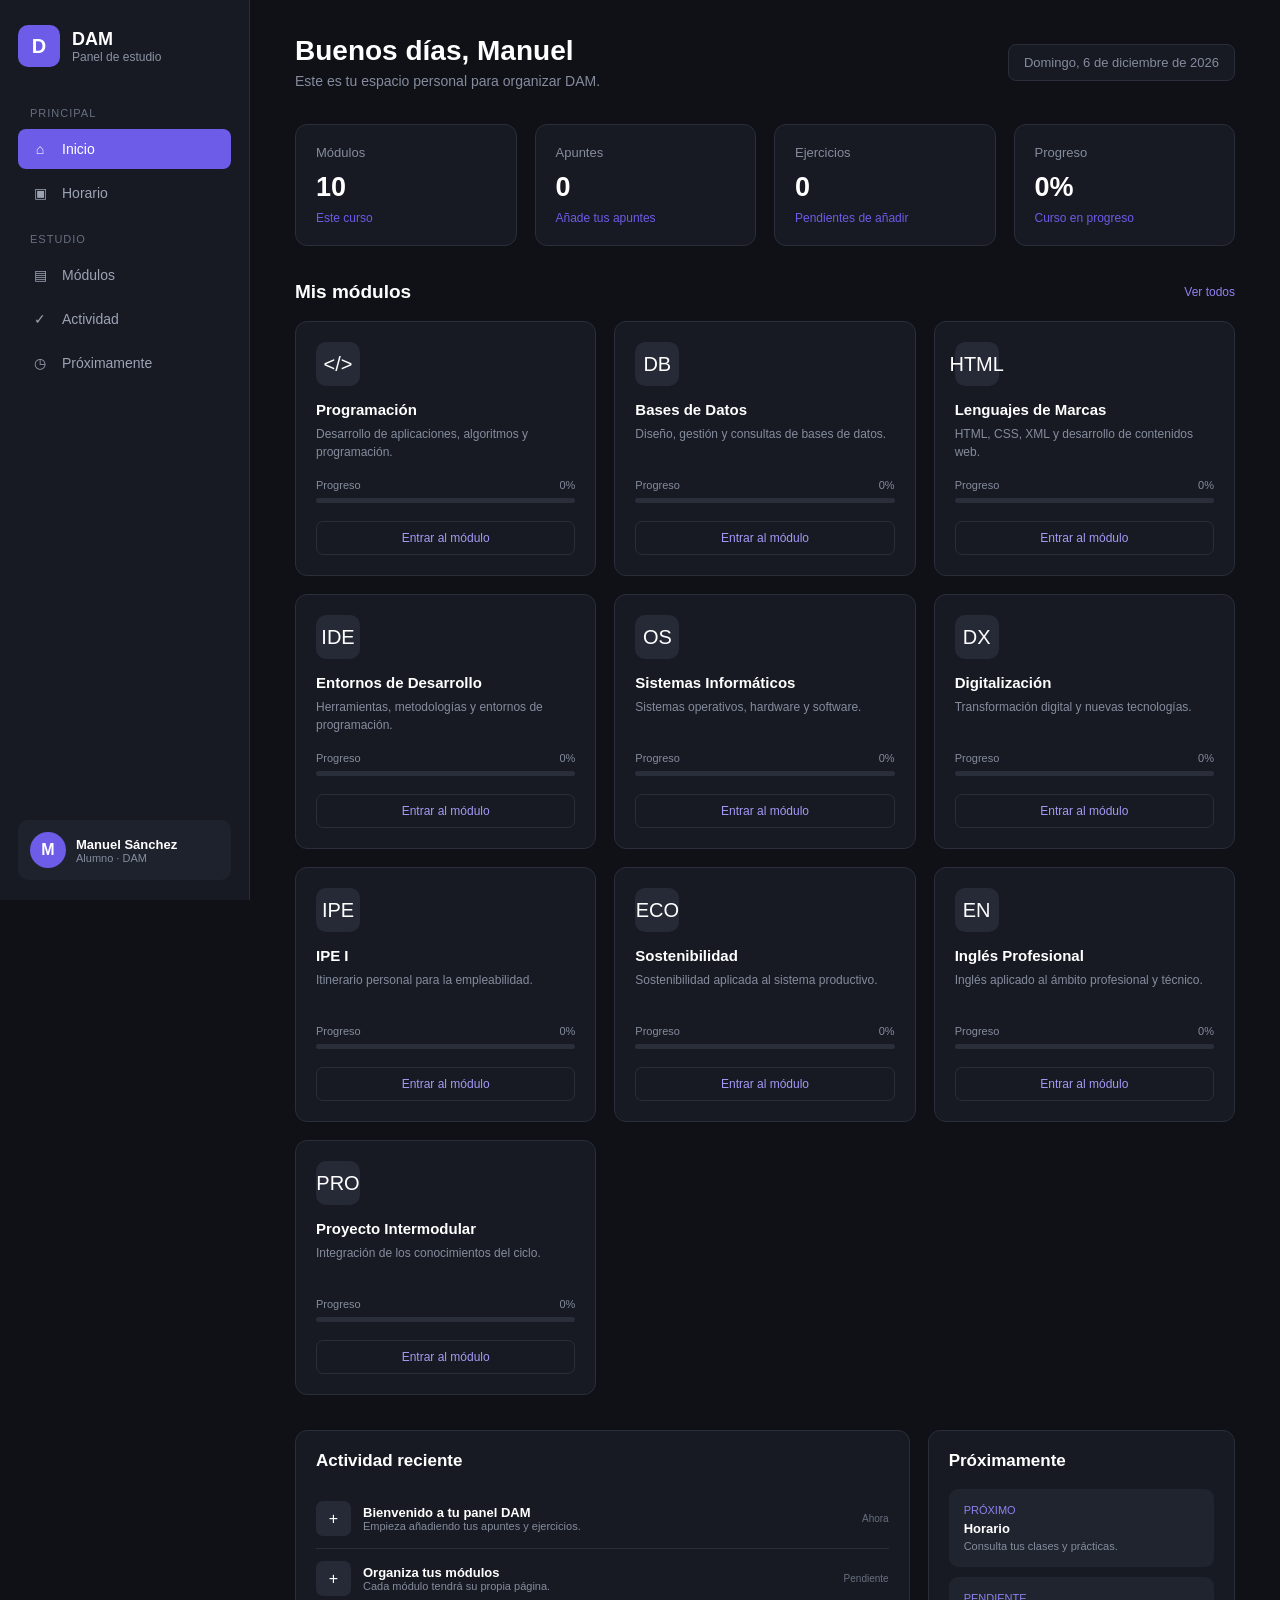
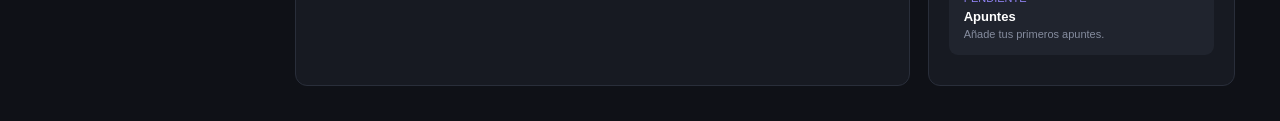
==== commit 0aa9ab49: "Update print statement from 'Hello' to 'Goodbye'" ====
--- a/index.html
+++ b/index.html
@@ -1,845 +1 @@
-<!DOCTYPE html>
-<html lang="es">
-
-<head>
-    <meta charset="UTF-8">
-    <meta name="viewport" content="width=device-width, initial-scale=1.0">
-    <meta name="description" content="Espacio personal de estudio del ciclo de Desarrollo de Aplicaciones Multiplataforma.">
-
-    <title>index.html — dam — Manuel Sánchez</title>
-
-    <link rel="preconnect" href="https://fonts.googleapis.com">
-    <link rel="preconnect" href="https://fonts.gstatic.com" crossorigin>
-    <link href="https://fonts.googleapis.com/css2?family=JetBrains+Mono:wght@400;500;700&display=swap" rel="stylesheet">
-
-    <style>
-
-    /* =========================================================
-       1. TOKENS
-          Paleta de editor oscuro. Cada color tiene un papel
-          concreto, igual que en un tema de VS Code.
-    ========================================================= */
-
-    :root {
-        --fondo:     #10131C;   /* fondo de la ventana */
-        --editor:    #151925;   /* área de código */
-        --panel:     #1A1F2E;   /* barras y paneles */
-        --borde:     #262C3D;
-        --gutter:    #3A4259;   /* números de línea */
-
-        --texto:     #C3CBDD;   /* texto normal */
-        --apagado:   #7C87A3;
-
-        --comentario:#5A6488;
-        --clave:     #7AA2F7;   /* const, return... */
-        --cadena:    #9ECE6A;   /* "textos" */
-        --funcion:   #E0AF68;   /* nombres de función */
-        --variable:  #BB9AF7;   /* propiedades */
-        --numero:    #FF9E64;
-        --acento:    #7DCFFF;
-
-        --mono: "JetBrains Mono", "Fira Code", "Consolas", monospace;
-        --barra-alta: 34px;
-    }
-
-    * {
-        margin: 0;
-        padding: 0;
-        box-sizing: border-box;
-    }
-
-    html {
-        scroll-behavior: smooth;
-        scroll-padding-top: 90px;
-    }
-
-    body {
-        background-color: var(--fondo);
-        color: var(--texto);
-        font-family: var(--mono);
-        font-size: 14px;
-        line-height: 1.75;
-        padding-bottom: var(--barra-alta);
-        -webkit-font-smoothing: antialiased;
-    }
-
-    a {
-        color: inherit;
-        text-decoration: none;
-    }
-
-    a:focus-visible,
-    button:focus-visible {
-        outline: 2px solid var(--acento);
-        outline-offset: 2px;
-    }
-
-    /* Colores de sintaxis, usados como clases sueltas */
-    .cm { color: var(--comentario); }
-    .kw { color: var(--clave); }
-    .st { color: var(--cadena); }
-    .fn { color: var(--funcion); }
-    .vr { color: var(--variable); }
-    .nu { color: var(--numero); }
-    .pt { color: var(--apagado); }   /* puntuación */
-
-
-    /* =========================================================
-       2. CHROME DE LA VENTANA (barra de título + pestañas)
-    ========================================================= */
-
-    .titulo-ventana {
-        background-color: var(--panel);
-        border-bottom: 1px solid var(--borde);
-
-        height: var(--barra-alta);
-        display: flex;
-        align-items: center;
-        gap: 14px;
-        padding: 0 14px;
-
-        font-size: 12px;
-        color: var(--apagado);
-    }
-
-    .semaforo {
-        display: flex;
-        gap: 7px;
-    }
-
-    .semaforo i {
-        width: 11px;
-        height: 11px;
-        border-radius: 50%;
-        background-color: #3A4259;
-    }
-
-    .semaforo i:nth-child(1) { background-color: #F7768E; }
-    .semaforo i:nth-child(2) { background-color: #E0AF68; }
-    .semaforo i:nth-child(3) { background-color: #9ECE6A; }
-
-    .ruta {
-        flex: 1;
-        text-align: center;
-    }
-
-    .pestanas {
-        position: sticky;
-        top: 0;
-        z-index: 50;
-
-        background-color: var(--panel);
-        border-bottom: 1px solid var(--borde);
-
-        display: flex;
-        overflow-x: auto;
-        scrollbar-width: none;
-    }
-
-    .pestanas::-webkit-scrollbar { display: none; }
-
-    .pestana {
-        padding: 10px 18px;
-        font-size: 13px;
-        color: var(--apagado);
-        border-right: 1px solid var(--borde);
-        white-space: nowrap;
-        transition: color .15s ease, background-color .15s ease;
-    }
-
-    .pestana:hover {
-        color: var(--texto);
-        background-color: var(--editor);
-    }
-
-    .pestana.activa {
-        color: var(--texto);
-        background-color: var(--editor);
-        border-top: 2px solid var(--acento);
-        padding-top: 8px;
-    }
-
-    .punto {
-        color: var(--acento);
-        margin-left: 8px;
-    }
-
-
-    /* =========================================================
-       3. ESTRUCTURA: EXPLORADOR + EDITOR
-    ========================================================= */
-
-    .espacio {
-        display: grid;
-        grid-template-columns: 236px 1fr;
-        min-height: 100vh;
-    }
-
-    .explorador {
-        background-color: var(--panel);
-        border-right: 1px solid var(--borde);
-        padding: 20px 0;
-
-        position: sticky;
-        top: var(--barra-alta);
-        align-self: start;
-        max-height: calc(100vh - var(--barra-alta));
-        overflow-y: auto;
-    }
-
-    .titulo-panel {
-        font-size: 11px;
-        letter-spacing: .12em;
-        color: var(--apagado);
-        padding: 0 18px 12px;
-    }
-
-    .carpeta {
-        padding: 5px 18px;
-        font-size: 13px;
-        color: var(--texto);
-    }
-
-    .arbol a {
-        display: block;
-        padding: 5px 18px 5px 34px;
-        font-size: 13px;
-        color: var(--apagado);
-        border-left: 2px solid transparent;
-        transition: background-color .15s ease, color .15s ease;
-    }
-
-    .arbol a:hover {
-        background-color: var(--editor);
-        color: var(--texto);
-        border-left-color: var(--acento);
-    }
-
-    .ext { color: var(--gutter); }
-
-    .editor {
-        background-color: var(--editor);
-        padding: 0 0 60px;
-        min-width: 0;   /* evita desbordes en móvil */
-    }
-
-
-    /* =========================================================
-       4. BLOQUES DE CÓDIGO CON NÚMEROS DE LÍNEA
-    ========================================================= */
-
-    .codigo {
-        counter-reset: linea;
-        padding: 26px 0;
-    }
-
-    .linea {
-        display: grid;
-        grid-template-columns: 56px 1fr;
-        gap: 18px;
-        padding: 1px 20px 1px 0;
-        white-space: pre-wrap;
-        word-break: break-word;
-    }
-
-    .linea::before {
-        counter-increment: linea;
-        content: counter(linea);
-
-        text-align: right;
-        color: var(--gutter);
-        font-size: 13px;
-        user-select: none;
-    }
-
-    .linea:hover {
-        background-color: rgba(125, 207, 255, .04);
-    }
-
-    .sangria { padding-left: 2ch; }
-
-
-    /* =========================================================
-       5. PORTADA
-    ========================================================= */
-
-    .portada h1 {
-        font-size: clamp(26px, 4.4vw, 42px);
-        font-weight: 700;
-        line-height: 1.2;
-        color: var(--texto);
-        letter-spacing: -.01em;
-    }
-
-    .cursor {
-        display: inline-block;
-        width: 9px;
-        height: 1.05em;
-        background-color: var(--acento);
-        vertical-align: text-bottom;
-        margin-left: 4px;
-        animation: parpadeo 1.05s step-end infinite;
-    }
-
-    @keyframes parpadeo {
-        50% { opacity: 0; }
-    }
-
-    .acciones {
-        display: flex;
-        gap: 12px;
-        flex-wrap: wrap;
-        padding: 26px 20px 34px 74px;
-    }
-
-    .boton {
-        background-color: var(--acento);
-        color: #0B1017;
-        padding: 10px 20px;
-        border-radius: 4px;
-        font-weight: 700;
-        font-size: 13px;
-        transition: filter .2s ease, transform .2s ease;
-    }
-
-    .boton:hover {
-        filter: brightness(1.12);
-        transform: translateY(-2px);
-    }
-
-    .boton-borde {
-        border: 1px solid var(--borde);
-        color: var(--texto);
-        padding: 10px 20px;
-        border-radius: 4px;
-        font-size: 13px;
-        transition: border-color .2s ease, color .2s ease;
-    }
-
-    .boton-borde:hover {
-        border-color: var(--acento);
-        color: var(--acento);
-    }
-
-
-    /* =========================================================
-       6. SECCIONES
-    ========================================================= */
-
-    .seccion {
-        border-top: 1px solid var(--borde);
-        scroll-margin-top: 80px;
-    }
-
-    .cabecera-seccion {
-        padding: 22px 20px 6px 74px;
-        display: flex;
-        align-items: baseline;
-        justify-content: space-between;
-        gap: 16px;
-        flex-wrap: wrap;
-    }
-
-    .cabecera-seccion h2 {
-        font-size: 19px;
-        font-weight: 700;
-    }
-
-    .cabecera-seccion h2::before {
-        content: "// ";
-        color: var(--comentario);
-        font-weight: 400;
-    }
-
-    .contador {
-        font-size: 12px;
-        color: var(--comentario);
-    }
-
-
-    /* =========================================================
-       7. TERMINAL (índice de la web)
-    ========================================================= */
-
-    .terminal {
-        margin: 18px 20px 30px 74px;
-        border: 1px solid var(--borde);
-        border-radius: 6px;
-        overflow: hidden;
-        background-color: var(--fondo);
-    }
-
-    .terminal-barra {
-        background-color: var(--panel);
-        padding: 7px 14px;
-        font-size: 11px;
-        letter-spacing: .1em;
-        color: var(--apagado);
-        border-bottom: 1px solid var(--borde);
-    }
-
-    .terminal-cuerpo {
-        padding: 14px 0 16px;
-    }
-
-    .prompt {
-        padding: 0 16px 10px;
-        font-size: 13px;
-    }
-
-    .prompt .usuario { color: var(--cadena); }
-    .prompt .dir     { color: var(--clave); }
-
-    .fila {
-        display: grid;
-        grid-template-columns: 110px 190px 1fr;
-        gap: 16px;
-        padding: 6px 16px;
-        font-size: 13px;
-        color: var(--apagado);
-        border-left: 2px solid transparent;
-        transition: background-color .15s ease, border-color .15s ease;
-    }
-
-    .fila:hover {
-        background-color: rgba(125, 207, 255, .05);
-        border-left-color: var(--acento);
-    }
-
-    .fila .permisos { color: var(--gutter); }
-    .fila .nombre   { color: var(--acento); }
-    .fila:hover .nombre { text-decoration: underline; }
-
-
-    /* =========================================================
-       8. PANELES DEL CUADERNO
-    ========================================================= */
-
-    .paneles {
-        display: grid;
-        grid-template-columns: repeat(2, 1fr);
-        gap: 16px;
-        margin: 18px 20px 30px 74px;
-    }
-
-    .panel {
-        border: 1px solid var(--borde);
-        border-radius: 6px;
-        background-color: var(--fondo);
-        overflow: hidden;
-        scroll-margin-top: 90px;
-    }
-
-    .panel-barra {
-        background-color: var(--panel);
-        border-bottom: 1px solid var(--borde);
-        padding: 8px 14px;
-        font-size: 12px;
-        color: var(--apagado);
-        display: flex;
-        justify-content: space-between;
-        gap: 12px;
-    }
-
-    .panel-cuerpo {
-        padding: 16px 14px;
-        font-size: 13px;
-    }
-
-    .panel-cuerpo p {
-        color: var(--apagado);
-        margin-bottom: 12px;
-    }
-
-    .todo {
-        color: var(--comentario);
-        border-left: 2px solid var(--funcion);
-        padding-left: 12px;
-    }
-
-
-    /* =========================================================
-       9. BARRA DE ESTADO (fija abajo)
-    ========================================================= */
-
-    .estado {
-        position: fixed;
-        bottom: 0;
-        left: 0;
-        right: 0;
-        z-index: 60;
-
-        height: var(--barra-alta);
-        background-color: #1B2333;
-        border-top: 1px solid var(--borde);
-
-        display: flex;
-        align-items: center;
-        gap: 22px;
-        padding: 0 16px;
-
-        font-size: 12px;
-        color: var(--apagado);
-        overflow-x: auto;
-        scrollbar-width: none;
-        white-space: nowrap;
-    }
-
-    .estado::-webkit-scrollbar { display: none; }
-
-    .estado .rama { color: var(--acento); }
-    .estado .derecha { margin-left: auto; }
-
-
-    /* =========================================================
-       10. RESPONSIVE
-    ========================================================= */
-
-    @media (max-width: 860px) {
-
-        .espacio {
-            grid-template-columns: 1fr;
-        }
-
-        .explorador {
-            position: static;
-            max-height: none;
-            border-right: none;
-            border-bottom: 1px solid var(--borde);
-            padding: 14px 0;
-        }
-
-        .arbol {
-            display: flex;
-            flex-wrap: wrap;
-            gap: 4px;
-            padding: 0 12px;
-        }
-
-        .arbol a {
-            padding: 6px 12px;
-            border: 1px solid var(--borde);
-            border-left-width: 1px;
-            border-radius: 4px;
-        }
-
-        .carpeta { display: none; }
-
-        .linea {
-            grid-template-columns: 34px 1fr;
-            gap: 12px;
-            padding-right: 14px;
-        }
-
-        .acciones,
-        .cabecera-seccion {
-            padding-left: 46px;
-        }
-
-        .terminal,
-        .paneles {
-            margin-left: 46px;
-            margin-right: 14px;
-        }
-
-        .paneles {
-            grid-template-columns: 1fr;
-        }
-
-        .fila {
-            grid-template-columns: 1fr;
-            gap: 2px;
-        }
-
-        .fila .permisos { display: none; }
-    }
-
-    @media (max-width: 520px) {
-
-        body { font-size: 13px; }
-
-        .acciones,
-        .cabecera-seccion {
-            padding-left: 14px;
-        }
-
-        .terminal,
-        .paneles {
-            margin-left: 14px;
-        }
-
-        .ruta { display: none; }
-    }
-
-    @media (prefers-reduced-motion: reduce) {
-        * {
-            animation: none !important;
-            transition: none !important;
-            scroll-behavior: auto;
-        }
-    }
-
-    </style>
-
-</head>
-
-
-<body>
-
-
-    <!-- ===== BARRA DE TÍTULO ===== -->
-
-    <div class="titulo-ventana">
-        <div class="semaforo"><i></i><i></i><i></i></div>
-        <div class="ruta">~/dam/index.html</div>
-    </div>
-
-
-    <!-- ===== PESTAÑAS ===== -->
-
-    <div class="pestanas">
-        <a class="pestana activa" href="index.html">index.html<span class="punto">●</span></a>
-        <a class="pestana" href="horario.html">horario.html</a>
-        <a class="pestana" href="#modulos">modulos.js</a>
-        <a class="pestana" href="#cuaderno">cuaderno/</a>
-    </div>
-
-
-    <div class="espacio">
-
-
-        <!-- ===== EXPLORADOR ===== -->
-
-        <aside class="explorador">
-
-            <p class="titulo-panel">EXPLORADOR</p>
-
-            <p class="carpeta">▾ dam</p>
-
-            <nav class="arbol">
-                <a href="index.html">index<span class="ext">.html</span></a>
-                <a href="horario.html">horario<span class="ext">.html</span></a>
-                <a href="#modulos">modulos<span class="ext">.js</span></a>
-                <a href="#apuntes">apuntes<span class="ext">.md</span></a>
-                <a href="#ejercicios">ejercicios<span class="ext">.md</span></a>
-                <a href="#proyectos">proyectos<span class="ext">.md</span></a>
-                <a href="#recursos">recursos<span class="ext">.md</span></a>
-            </nav>
-
-        </aside>
-
-
-        <!-- ===== EDITOR ===== -->
-
-        <main class="editor">
-
-
-            <!-- PORTADA -->
-
-            <section id="inicio" class="portada">
-
-                <div class="codigo">
-
-                    <div class="linea"><span class="cm">/**</span></div>
-                    <div class="linea"><span class="cm"> * Grado Superior · Curso 2025/2026</span></div>
-                    <div class="linea"><span class="cm"> */</span></div>
-                    <div class="linea">&nbsp;</div>
-
-                    <div class="linea">
-                        <h1>Desarrollo de Aplicaciones Multiplataforma<span class="cursor"></span></h1>
-                    </div>
-
-                    <div class="linea">&nbsp;</div>
-
-                    <div class="linea"><span class="kw">const</span> <span class="fn">alumno</span> <span class="pt">=</span> <span class="pt">{</span></div>
-                    <div class="linea sangria"><span class="vr">nombre</span><span class="pt">:</span> <span class="st">"Manuel Sánchez Ruiz"</span><span class="pt">,</span></div>
-                    <div class="linea sangria"><span class="vr">ciclo</span><span class="pt">:</span> <span class="st">"DAM"</span><span class="pt">,</span></div>
-                    <div class="linea sangria"><span class="vr">modulos</span><span class="pt">:</span> <span class="nu">10</span><span class="pt">,</span></div>
-                    <div class="linea sangria"><span class="vr">objetivo</span><span class="pt">:</span> <span class="st">"aprender, crear, programar"</span><span class="pt">,</span></div>
-                    <div class="linea sangria"><span class="vr">estado</span><span class="pt">:</span> <span class="st">"en curso"</span></div>
-                    <div class="linea"><span class="pt">};</span></div>
-
-                    <div class="linea">&nbsp;</div>
-                    <div class="linea"><span class="cm">// Aquí guardo el horario, los apuntes, los ejercicios</span></div>
-                    <div class="linea"><span class="cm">// y los proyectos de cada módulo del ciclo.</span></div>
-
-                </div>
-
-                <div class="acciones">
-                    <a class="boton" href="horario.html">Ver mi horario</a>
-                    <a class="boton-borde" href="#modulos">Ir a los módulos</a>
-                </div>
-
-            </section>
-
-
-            <!-- ÍNDICE EN FORMA DE TERMINAL -->
-
-            <section class="seccion">
-
-                <div class="cabecera-seccion">
-                    <h2>Qué hay en esta web</h2>
-                    <p class="contador">6 secciones</p>
-                </div>
-
-                <div class="terminal">
-
-                    <div class="terminal-barra">TERMINAL</div>
-
-                    <div class="terminal-cuerpo">
-
-                        <p class="prompt">
-                            <span class="usuario">manuel@dam</span><span class="pt">:</span><span class="dir">~/dam</span><span class="pt">$</span> ls -la
-                        </p>
-
-                        <a class="fila" href="horario.html">
-                            <span class="permisos">-rw-r--r--</span>
-                            <span class="nombre">horario.html</span>
-                            <span>Las clases de la semana, módulo a módulo</span>
-                        </a>
-
-                        <a class="fila" href="#modulos">
-                            <span class="permisos">-rw-r--r--</span>
-                            <span class="nombre">modulos.js</span>
-                            <span>Los diez módulos del ciclo</span>
-                        </a>
-
-                        <a class="fila" href="#apuntes">
-                            <span class="permisos">-rw-r--r--</span>
-                            <span class="nombre">apuntes.md</span>
-                            <span>Teoría y resúmenes para repasar</span>
-                        </a>
-
-                        <a class="fila" href="#ejercicios">
-                            <span class="permisos">-rw-r--r--</span>
-                            <span class="nombre">ejercicios.md</span>
-                            <span>Prácticas hechas en clase y en casa</span>
-                        </a>
-
-                        <a class="fila" href="#proyectos">
-                            <span class="permisos">-rw-r--r--</span>
-                            <span class="nombre">proyectos.md</span>
-                            <span>Trabajos del curso y cosas propias</span>
-                        </a>
-
-                        <a class="fila" href="#recursos">
-                            <span class="permisos">-rw-r--r--</span>
-                            <span class="nombre">recursos.md</span>
-                            <span>Documentación y herramientas del día a día</span>
-                        </a>
-
-                    </div>
-
-                </div>
-
-            </section>
-
-
-            <!-- MÓDULOS -->
-
-            <section id="modulos" class="seccion">
-
-                <div class="cabecera-seccion">
-                    <h2>modulos.js</h2>
-                    <p class="contador">10 módulos</p>
-                </div>
-
-                <div class="codigo">
-
-                    <div class="linea"><span class="kw">export const</span> <span class="fn">modulos</span> <span class="pt">= [</span></div>
-
-                    <div class="linea sangria"><span class="pt">{</span> <span class="vr">id</span><span class="pt">:</span> <span class="st">"01"</span><span class="pt">,</span> <span class="vr">nombre</span><span class="pt">:</span> <span class="st">"Programación"</span> <span class="pt">},</span>            <span class="cm">// desarrollo y programación de aplicaciones</span></div>
-                    <div class="linea sangria"><span class="pt">{</span> <span class="vr">id</span><span class="pt">:</span> <span class="st">"02"</span><span class="pt">,</span> <span class="vr">nombre</span><span class="pt">:</span> <span class="st">"Bases de Datos"</span> <span class="pt">},</span>          <span class="cm">// diseño, gestión y consultas</span></div>
-                    <div class="linea sangria"><span class="pt">{</span> <span class="vr">id</span><span class="pt">:</span> <span class="st">"03"</span><span class="pt">,</span> <span class="vr">nombre</span><span class="pt">:</span> <span class="st">"Lenguajes de Marcas"</span> <span class="pt">},</span>     <span class="cm">// HTML, CSS, XML y web</span></div>
-                    <div class="linea sangria"><span class="pt">{</span> <span class="vr">id</span><span class="pt">:</span> <span class="st">"04"</span><span class="pt">,</span> <span class="vr">nombre</span><span class="pt">:</span> <span class="st">"Entornos de Desarrollo"</span> <span class="pt">},</span>  <span class="cm">// herramientas y metodologías</span></div>
-                    <div class="linea sangria"><span class="pt">{</span> <span class="vr">id</span><span class="pt">:</span> <span class="st">"05"</span><span class="pt">,</span> <span class="vr">nombre</span><span class="pt">:</span> <span class="st">"Sistemas Informáticos"</span> <span class="pt">},</span>   <span class="cm">// sistemas, hardware y software</span></div>
-                    <div class="linea sangria"><span class="pt">{</span> <span class="vr">id</span><span class="pt">:</span> <span class="st">"06"</span><span class="pt">,</span> <span class="vr">nombre</span><span class="pt">:</span> <span class="st">"Digitalización"</span> <span class="pt">},</span>          <span class="cm">// transformación digital</span></div>
-                    <div class="linea sangria"><span class="pt">{</span> <span class="vr">id</span><span class="pt">:</span> <span class="st">"07"</span><span class="pt">,</span> <span class="vr">nombre</span><span class="pt">:</span> <span class="st">"IPE I"</span> <span class="pt">},</span>                   <span class="cm">// itinerario para la empleabilidad</span></div>
-                    <div class="linea sangria"><span class="pt">{</span> <span class="vr">id</span><span class="pt">:</span> <span class="st">"08"</span><span class="pt">,</span> <span class="vr">nombre</span><span class="pt">:</span> <span class="st">"Sostenibilidad"</span> <span class="pt">},</span>          <span class="cm">// aplicada al sistema productivo</span></div>
-                    <div class="linea sangria"><span class="pt">{</span> <span class="vr">id</span><span class="pt">:</span> <span class="st">"09"</span><span class="pt">,</span> <span class="vr">nombre</span><span class="pt">:</span> <span class="st">"Inglés Profesional"</span> <span class="pt">},</span>      <span class="cm">// inglés del ámbito técnico</span></div>
-                    <div class="linea sangria"><span class="pt">{</span> <span class="vr">id</span><span class="pt">:</span> <span class="st">"10"</span><span class="pt">,</span> <span class="vr">nombre</span><span class="pt">:</span> <span class="st">"Proyecto Intermodular"</span> <span class="pt">}</span>    <span class="cm">// integra todo el ciclo</span></div>
-
-                    <div class="linea"><span class="pt">];</span></div>
-
-                </div>
-
-            </section>
-
-
-            <!-- CUADERNO -->
-
-            <section id="cuaderno" class="seccion">
-
-                <div class="cabecera-seccion">
-                    <h2>Mi cuaderno</h2>
-                    <p class="contador">se va llenando durante el curso</p>
-                </div>
-
-                <div class="paneles">
-
-                    <article id="apuntes" class="panel">
-                        <div class="panel-barra"><span>apuntes.md</span><span>0 KB</span></div>
-                        <div class="panel-cuerpo">
-                            <p># Teoría, resúmenes y esquemas por módulo.</p>
-                            <p class="todo">// TODO: crear apuntes.html y enlazarlo aquí</p>
-                        </div>
-                    </article>
-
-                    <article id="ejercicios" class="panel">
-                        <div class="panel-barra"><span>ejercicios.md</span><span>0 KB</span></div>
-                        <div class="panel-cuerpo">
-                            <p># Prácticas y actividades resueltas del curso.</p>
-                            <p class="todo">// TODO: crear ejercicios.html y enlazarlo aquí</p>
-                        </div>
-                    </article>
-
-                    <article id="proyectos" class="panel">
-                        <div class="panel-barra"><span>proyectos.md</span><span>0 KB</span></div>
-                        <div class="panel-cuerpo">
-                            <p># Trabajos de clase y proyectos personales.</p>
-                            <p class="todo">// TODO: crear proyectos.html y enlazarlo aquí</p>
-                        </div>
-                    </article>
-
-                    <article id="recursos" class="panel">
-                        <div class="panel-barra"><span>recursos.md</span><span>0 KB</span></div>
-                        <div class="panel-cuerpo">
-                            <p># Documentación, herramientas y sitios útiles.</p>
-                            <p class="todo">// TODO: crear recursos.html y enlazarlo aquí</p>
-                        </div>
-                    </article>
-
-                </div>
-
-            </section>
-
-
-            <!-- PIE -->
-
-            <section class="seccion">
-                <div class="codigo">
-                    <div class="linea"><span class="cm">/* Manuel Sánchez Ruiz · DAM · © 2026 */</span></div>
-                    <div class="linea"><a href="#inicio"><span class="kw">return</span> <span class="fn">arriba</span><span class="pt">();</span></a></div>
-                </div>
-            </section>
-
-
-        </main>
-
-    </div>
-
-
-    <!-- ===== BARRA DE ESTADO ===== -->
-
-    <div class="estado">
-        <span class="rama">⎇ main</span>
-        <span>index.html</span>
-        <span>UTF-8</span>
-        <span>HTML</span>
-        <span class="derecha">Manuel Sánchez Ruiz</span>
-    </div>
-
-
-</body>
-
-</html>
+<html lang="es"> <head> <meta charset="UTF-8"> <meta name="viewport" content="width=device-width, initial-scale=1.0"> <title>DAM | Manuel Sánchez Ruiz</title> <style> /* ============================== CONFIGURACIÓN GENERAL ============================== */ * { margin: 0; padding: 0; box-sizing: border-box; } body { font-family: Arial, Helvetica, sans-serif; background: #0f1117; color: #ffffff; min-height: 100vh; } a { text-decoration: none; color: inherit; } /* ============================== APP ============================== */ .app { display: flex; min-height: 100vh; } /* ============================== BARRA LATERAL ============================== */ .sidebar { width: 250px; background: #171a22; border-right: 1px solid #292e3a; padding: 25px 18px; position: fixed; top: 0; bottom: 0; left: 0; z-index: 10; } .logo { display: flex; align-items: center; gap: 12px; margin-bottom: 40px; } .logo-icon { width: 42px; height: 42px; background: #6c5ce7; border-radius: 10px; display: flex; align-items: center; justify-content: center; font-size: 20px; font-weight: bold; } .logo-text h2 { font-size: 18px; } .logo-text span { font-size: 12px; color: #8b92a5; } /* ============================== MENÚ ============================== */ .menu-title { font-size: 11px; color: #686f80; text-transform: uppercase; letter-spacing: 1px; margin: 20px 12px 10px; } .menu a { display: flex; align-items: center; gap: 12px; padding: 12px; margin-bottom: 4px; border-radius: 8px; color: #9ca3b5; font-size: 14px; transition: 0.2s; } .menu a:hover { background: #222632; color: #ffffff; } .menu a.activo { background: #6c5ce7; color: #ffffff; } .menu-icon { width: 20px; text-align: center; } /* ============================== PERFIL ============================== */ .perfil { position: absolute; bottom: 20px; left: 18px; right: 18px; padding: 12px; background: #1e222c; border-radius: 10px; display: flex; align-items: center; gap: 10px; } .avatar { width: 36px; height: 36px; border-radius: 50%; background: #6c5ce7; display: flex; align-items: center; justify-content: center; font-weight: bold; } .perfil-info strong { display: block; font-size: 13px; } .perfil-info span { font-size: 11px; color: #858c9e; } /* ============================== CONTENIDO ============================== */ .contenido { margin-left: 250px; width: calc(100% - 250px); padding: 35px 45px; } /* ============================== CABECERA ============================== */ .cabecera { display: flex; justify-content: space-between; align-items: center; margin-bottom: 35px; } .cabecera h1 { font-size: 28px; margin-bottom: 6px; } .cabecera p { color: #858c9e; font-size: 14px; } .fecha { color: #858c9e; font-size: 13px; background: #171a22; border: 1px solid #292e3a; padding: 10px 15px; border-radius: 8px; } /* ============================== TARJETAS SUPERIORES ============================== */ .estadisticas { display: grid; grid-template-columns: repeat(4, 1fr); gap: 18px; margin-bottom: 35px; } .estadistica { background: #171a22; border: 1px solid #292e3a; border-radius: 12px; padding: 20px; } .estadistica-titulo { color: #858c9e; font-size: 13px; margin-bottom: 12px; } .estadistica-numero { font-size: 27px; font-weight: bold; } .estadistica-info { margin-top: 8px; font-size: 12px; color: #6c5ce7; } /* ============================== SECCIONES ============================== */ .seccion-titulo { display: flex; justify-content: space-between; align-items: center; margin-bottom: 18px; } .seccion-titulo h2 { font-size: 19px; } .seccion-titulo a { font-size: 12px; color: #8f82f0; } /* ============================== MÓDULOS ============================== */ .modulos { display: grid; grid-template-columns: repeat(3, 1fr); gap: 18px; margin-bottom: 35px; } .modulo { background: #171a22; border: 1px solid #292e3a; border-radius: 12px; padding: 20px; transition: 0.2s; } .modulo:hover { transform: translateY(-3px); border-color: #6c5ce7; } .modulo-icono { width: 44px; height: 44px; border-radius: 10px; background: #252a36; display: flex; align-items: center; justify-content: center; font-size: 20px; margin-bottom: 15px; } .modulo h3 { font-size: 15px; margin-bottom: 7px; } .modulo p { color: #858c9e; font-size: 12px; line-height: 1.5; min-height: 36px; } .progreso { margin-top: 18px; } .progreso-texto { display: flex; justify-content: space-between; font-size: 11px; color: #858c9e; margin-bottom: 7px; } .barra { width: 100%; height: 5px; background: #292e3a; border-radius: 5px; overflow: hidden; } .barra span { display: block; height: 100%; background: #6c5ce7; border-radius: 5px; } .modulo-boton { display: block; margin-top: 18px; padding: 9px; text-align: center; border: 1px solid #292e3a; border-radius: 7px; color: #a39af5; font-size: 12px; transition: 0.2s; } .modulo-boton:hover { background: #6c5ce7; color: #ffffff; } /* ============================== PARTE INFERIOR ============================== */ .inferior { display: grid; grid-template-columns: 2fr 1fr; gap: 18px; } .panel { background: #171a22; border: 1px solid #292e3a; border-radius: 12px; padding: 20px; } .panel h2 { font-size: 17px; margin-bottom: 18px; } /* ============================== ACTIVIDAD ============================== */ .actividad { display: flex; align-items: center; gap: 12px; padding: 12px 0; border-bottom: 1px solid #292e3a; } .actividad:last-child { border-bottom: none; } .actividad-icono { width: 35px; height: 35px; background: #252a36; border-radius: 7px; display: flex; align-items: center; justify-content: center; } .actividad-info { flex: 1; } .actividad-info strong { display: block; font-size: 13px; } .actividad-info span { font-size: 11px; color: #858c9e; } .actividad-fecha { font-size: 10px; color: #686f80; } /* ============================== PRÓXIMO ============================== */ .proximo { padding: 15px; background: #20242e; border-radius: 9px; margin-bottom: 10px; } .proximo .dia { color: #8f82f0; font-size: 11px; margin-bottom: 5px; } .proximo strong { display: block; font-size: 13px; margin-bottom: 4px; } .proximo span { font-size: 11px; color: #858c9e; } /* ============================== RESPONSIVE ============================== */ @media (max-width: 1100px) { .estadisticas { grid-template-columns: repeat(2, 1fr); } .modulos { grid-template-columns: repeat(2, 1fr); } } @media (max-width: 800px) { .sidebar { width: 70px; padding: 20px 10px; } .logo-text, .menu-title, .menu a span, .perfil-info { display: none; } .logo { justify-content: center; } .menu a { justify-content: center; } .perfil { left: 10px; right: 10px; justify-content: center; } .contenido { margin-left: 70px; width: calc(100% - 70px); padding: 25px; } .inferior { grid-template-columns: 1fr; } } @media (max-width: 600px) { .estadisticas, .modulos { grid-template-columns: 1fr; } .contenido { padding: 20px 15px; } .cabecera { display: block; } .fecha { display: inline-block; margin-top: 12px; } } </style> </head> <body> <div class="app"> <!-- ============================== BARRA LATERAL ============================== --> <aside class="sidebar"> <div class="logo"> <div class="logo-icon"> D </div> <div class="logo-text"> <h2>DAM</h2> <span>Panel de estudio</span> </div> </div> <div class="menu-title"> Principal </div> <nav class="menu"> <a href="index.html" class="activo"> <div class="menu-icon">⌂</div> <span>Inicio</span> </a> <a href="horario.html"> <div class="menu-icon">▣</div> <span>Horario</span> </a> </nav> <div class="menu-title"> Estudio </div> <nav class="menu"> <a href="#modulos"> <div class="menu-icon">▤</div> <span>Módulos</span> </a> <a href="#actividad"> <div class="menu-icon">✓</div> <span>Actividad</span> </a> <a href="#proximo"> <div class="menu-icon">◷</div> <span>Próximamente</span> </a> </nav> <div class="perfil"> <div class="avatar"> M </div> <div class="perfil-info"> <strong>Manuel Sánchez</strong> <span>Alumno · DAM</span> </div> </div> </aside> <!-- ============================== CONTENIDO PRINCIPAL ============================== --> <main class="contenido"> <!-- CABECERA --> <header class="cabecera"> <div> <h1>Buenos días, Manuel</h1> <p> Este es tu espacio personal para organizar DAM. </p> </div> <div class="fecha" id="fecha"> Cargando fecha... </div> </header> <!-- ESTADÍSTICAS --> <section class="estadisticas"> <div class="estadistica"> <div class="estadistica-titulo"> Módulos </div> <div class="estadistica-numero"> 10 </div> <div class="estadistica-info"> Este curso </div> </div> <div class="estadistica"> <div class="estadistica-titulo"> Apuntes </div> <div class="estadistica-numero"> 0 </div> <div class="estadistica-info"> Añade tus apuntes </div> </div> <div class="estadistica"> <div class="estadistica-titulo"> Ejercicios </div> <div class="estadistica-numero"> 0 </div> <div class="estadistica-info"> Pendientes de añadir </div> </div> <div class="estadistica"> <div class="estadistica-titulo"> Progreso </div> <div class="estadistica-numero"> 0% </div> <div class="estadistica-info"> Curso en progreso </div> </div> </section> <!-- MÓDULOS --> <section id="modulos"> <div class="seccion-titulo"> <h2>Mis módulos</h2> <a href="#modulos"> Ver todos </a> </div> <div class="modulos"> <!-- PROGRAMACIÓN --> <article class="modulo"> <div class="modulo-icono"> &lt;/&gt; </div> <h3>Programación</h3> <p> Desarrollo de aplicaciones, algoritmos y programación. </p> <div class="progreso"> <div class="progreso-texto"> <span>Progreso</span> <span>0%</span> </div> <div class="barra"> <span style="width: 0%"></span> </div> </div> <a href="programacion.html" class="modulo-boton"> Entrar al módulo </a> </article> <!-- BASES DE DATOS --> <article class="modulo"> <div class="modulo-icono"> DB </div> <h3>Bases de Datos</h3> <p> Diseño, gestión y consultas de bases de datos. </p> <div class="progreso"> <div class="progreso-texto"> <span>Progreso</span> <span>0%</span> </div> <div class="barra"> <span style="width: 0%"></span> </div> </div> <a href="bases-datos.html" class="modulo-boton"> Entrar al módulo </a> </article> <!-- LENGUAJES DE MARCAS --> <article class="modulo"> <div class="modulo-icono"> HTML </div> <h3>Lenguajes de Marcas</h3> <p> HTML, CSS, XML y desarrollo de contenidos web. </p> <div class="progreso"> <div class="progreso-texto"> <span>Progreso</span> <span>0%</span> </div> <div class="barra"> <span style="width: 0%"></span> </div> </div> <a href="lenguajes-marcas.html" class="modulo-boton"> Entrar al módulo </a> </article> <!-- ENTORNOS --> <article class="modulo"> <div class="modulo-icono"> IDE </div> <h3>Entornos de Desarrollo</h3> <p> Herramientas, metodologías y entornos de programación. </p> <div class="progreso"> <div class="progreso-texto"> <span>Progreso</span> <span>0%</span> </div> <div class="barra"> <span style="width: 0%"></span> </div> </div> <a href="entornos-desarrollo.html" class="modulo-boton"> Entrar al módulo </a> </article> <!-- SISTEMAS --> <article class="modulo"> <div class="modulo-icono"> OS </div> <h3>Sistemas Informáticos</h3> <p> Sistemas operativos, hardware y software. </p> <div class="progreso"> <div class="progreso"> <div class="progreso-texto"> <span>Progreso</span> <span>0%</span> </div> <div class="barra"> <span style="width: 0%"></span> </div> </div> </div> <a href="sistemas-informaticos.html" class="modulo-boton"> Entrar al módulo </a> </article> <!-- DIGITALIZACIÓN --> <article class="modulo"> <div class="modulo-icono"> DX </div> <h3>Digitalización</h3> <p> Transformación digital y nuevas tecnologías. </p> <div class="progreso"> <div class="progreso-texto"> <span>Progreso</span> <span>0%</span> </div> <div class="barra"> <span style="width: 0%"></span> </div> </div> <a href="digitalizacion.html" class="modulo-boton"> Entrar al módulo </a> </article> <!-- IPE --> <article class="modulo"> <div class="modulo-icono"> IPE </div> <h3>IPE I</h3> <p> Itinerario personal para la empleabilidad. </p> <div class="progreso"> <div class="progreso-texto"> <span>Progreso</span> <span>0%</span> </div> <div class="barra"> <span style="width: 0%"></span> </div> </div> <a href="ipe.html" class="modulo-boton"> Entrar al módulo </a> </article> <!-- SOSTENIBILIDAD --> <article class="modulo"> <div class="modulo-icono"> ECO </div> <h3>Sostenibilidad</h3> <p> Sostenibilidad aplicada al sistema productivo. </p> <div class="progreso"> <div class="progreso-texto"> <span>Progreso</span> <span>0%</span> </div> <div class="barra"> <span style="width: 0%"></span> </div> </div> <a href="sostenibilidad.html" class="modulo-boton"> Entrar al módulo </a> </article> <!-- INGLÉS --> <article class="modulo"> <div class="modulo-icono"> EN </div> <h3>Inglés Profesional</h3> <p> Inglés aplicado al ámbito profesional y técnico. </p> <div class="progreso"> <div class="progreso-texto"> <span>Progreso</span> <span>0%</span> </div> <div class="barra"> <span style="width: 0%"></span> </div> </div> <a href="ingles-profesional.html" class="modulo-boton"> Entrar al módulo </a> </article> <!-- PROYECTO --> <article class="modulo"> <div class="modulo-icono"> PRO </div> <h3>Proyecto Intermodular</h3> <p> Integración de los conocimientos del ciclo. </p> <div class="progreso"> <div class="progreso-texto"> <span>Progreso</span> <span>0%</span> </div> <div class="barra"> <span style="width: 0%"></span> </div> </div> <a href="proyecto-intermodular.html" class="modulo-boton"> Entrar al módulo </a> </article> </div> </section> <!-- PARTE INFERIOR --> <section class="inferior"> <!-- ACTIVIDAD --> <div class="panel" id="actividad"> <h2>Actividad reciente</h2> <div class="actividad"> <div class="actividad-icono"> + </div> <div class="actividad-info"> <strong>Bienvenido a tu panel DAM</strong> <span>Empieza añadiendo tus apuntes y ejercicios.</span> </div> <div class="actividad-fecha"> Ahora </div> </div> <div class="actividad"> <div class="actividad-icono"> + </div> <div class="actividad-info"> <strong>Organiza tus módulos</strong> <span>Cada módulo tendrá su propia página.</span> </div> <div class="actividad-fecha"> Pendiente </div> </div> </div> <!-- PRÓXIMO --> <div class="panel" id="proximo"> <h2>Próximamente</h2> <div class="proximo"> <div class="dia"> PRÓXIMO </div> <strong>Horario</strong> <span> Consulta tus clases y prácticas. </span> </div> <div class="proximo"> <div class="dia"> PENDIENTE </div> <strong>Apuntes</strong> <span> Añade tus primeros apuntes. </span> </div> </div> </section> </main> </div> <!-- ============================== JAVASCRIPT ============================== --> <script> /* Fecha actual */ const fecha = document.getElementById("fecha"); const ahora = new Date(); const opciones = { weekday: "long", day: "numeric", month: "long", year: "numeric" }; let textoFecha = ahora.toLocaleDateString("es-ES", opciones); textoFecha = textoFecha.charAt(0).toUpperCase() + textoFecha.slice(1); fecha.textContent = textoFecha; /* Animación de entrada */ const modulos = document.querySelectorAll(".modulo"); modulos.forEach(function(modulo, indice) { modulo.style.opacity = "0"; modulo.style.transform = "translateY(10px)"; setTimeout(function() { modulo.style.transition = "opacity 0.4s ease, transform 0.4s ease"; modulo.style.opacity = "1"; modulo.style.transform = "translateY(0)"; }, indice * 70); }); </script> </body> </html>
